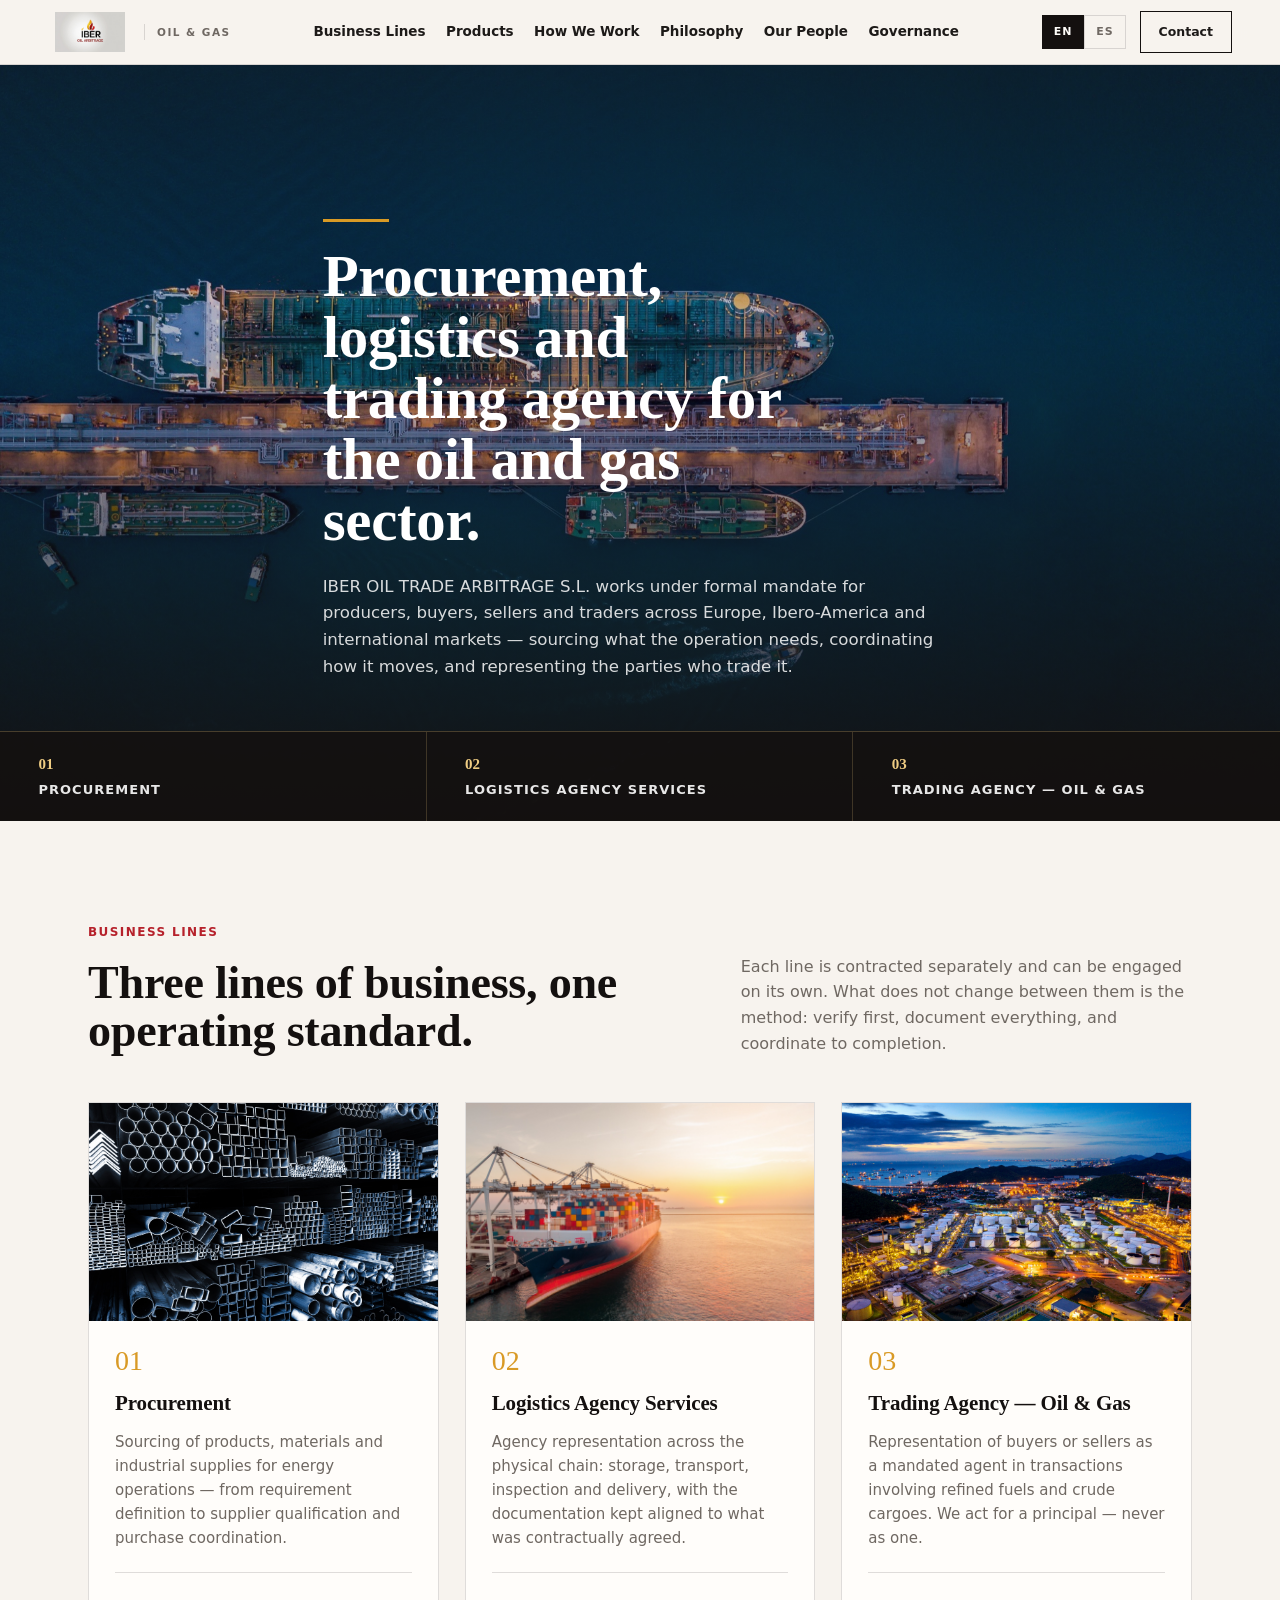
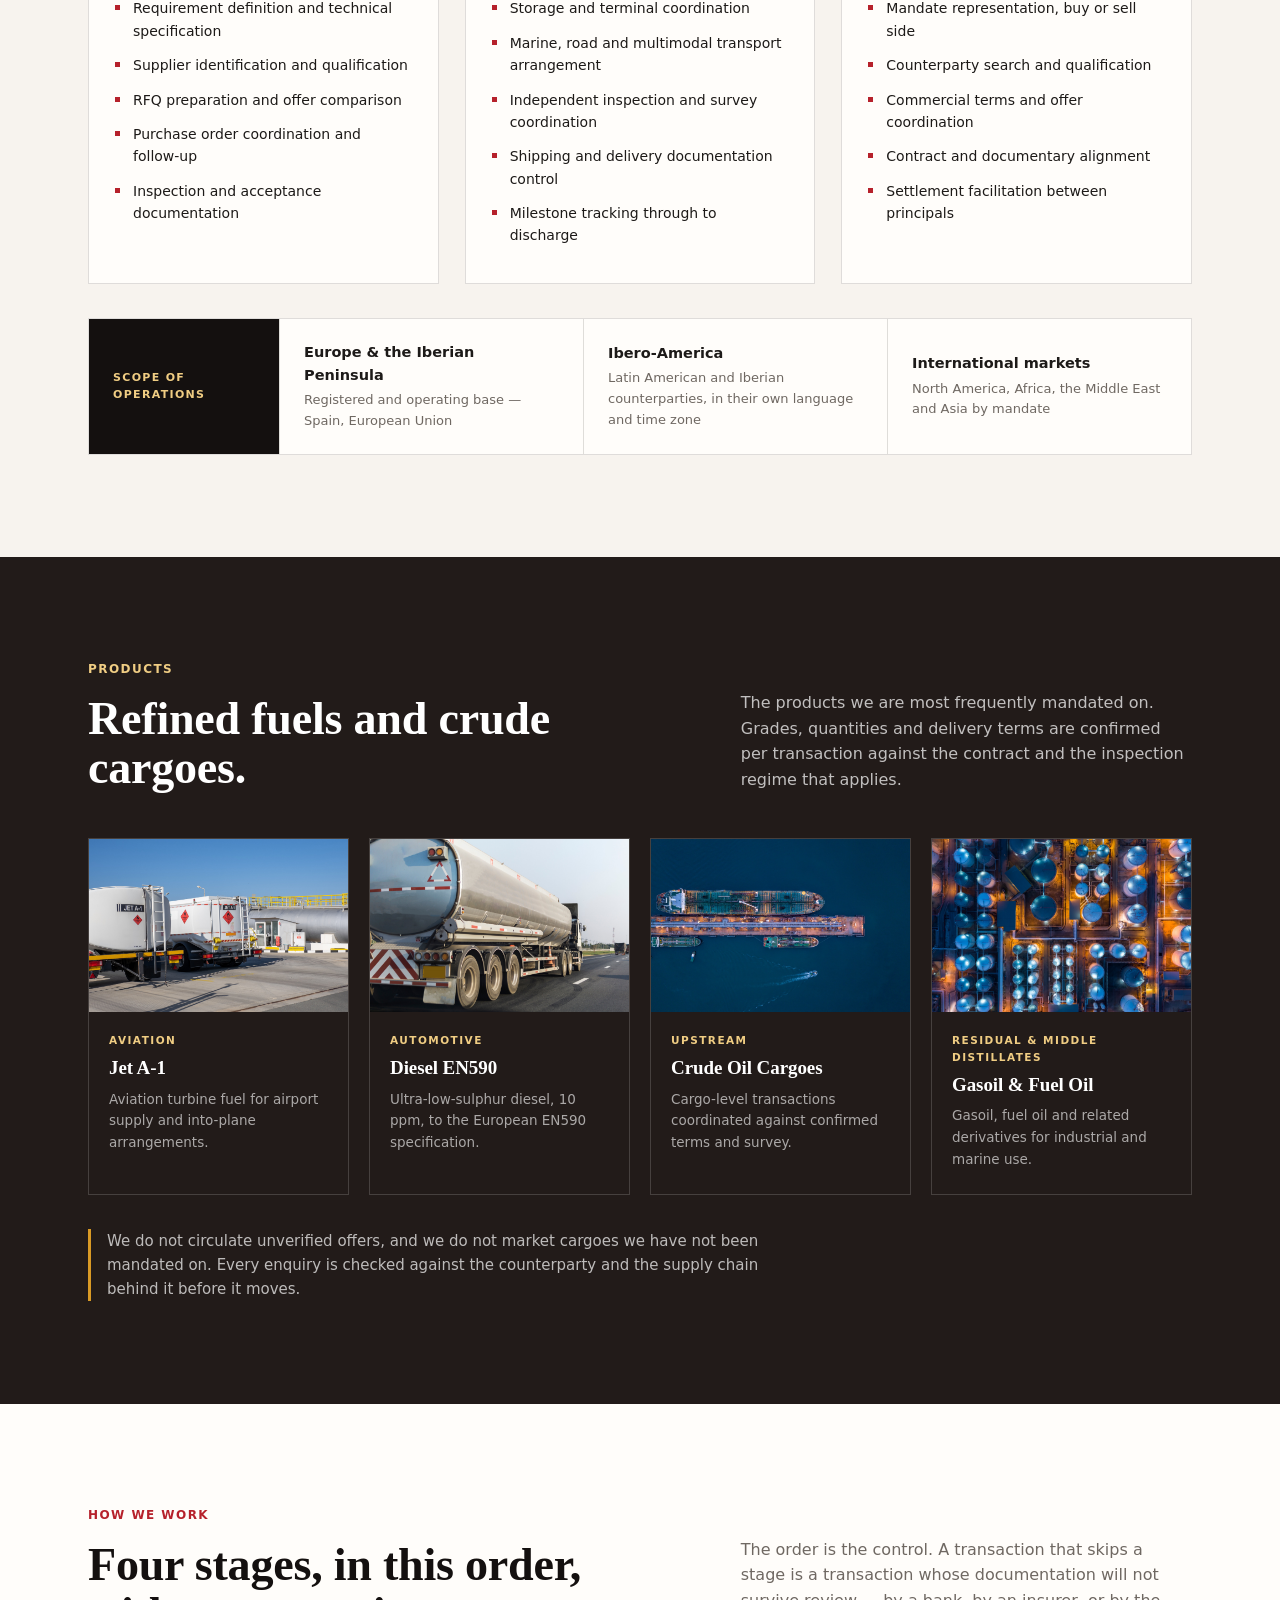
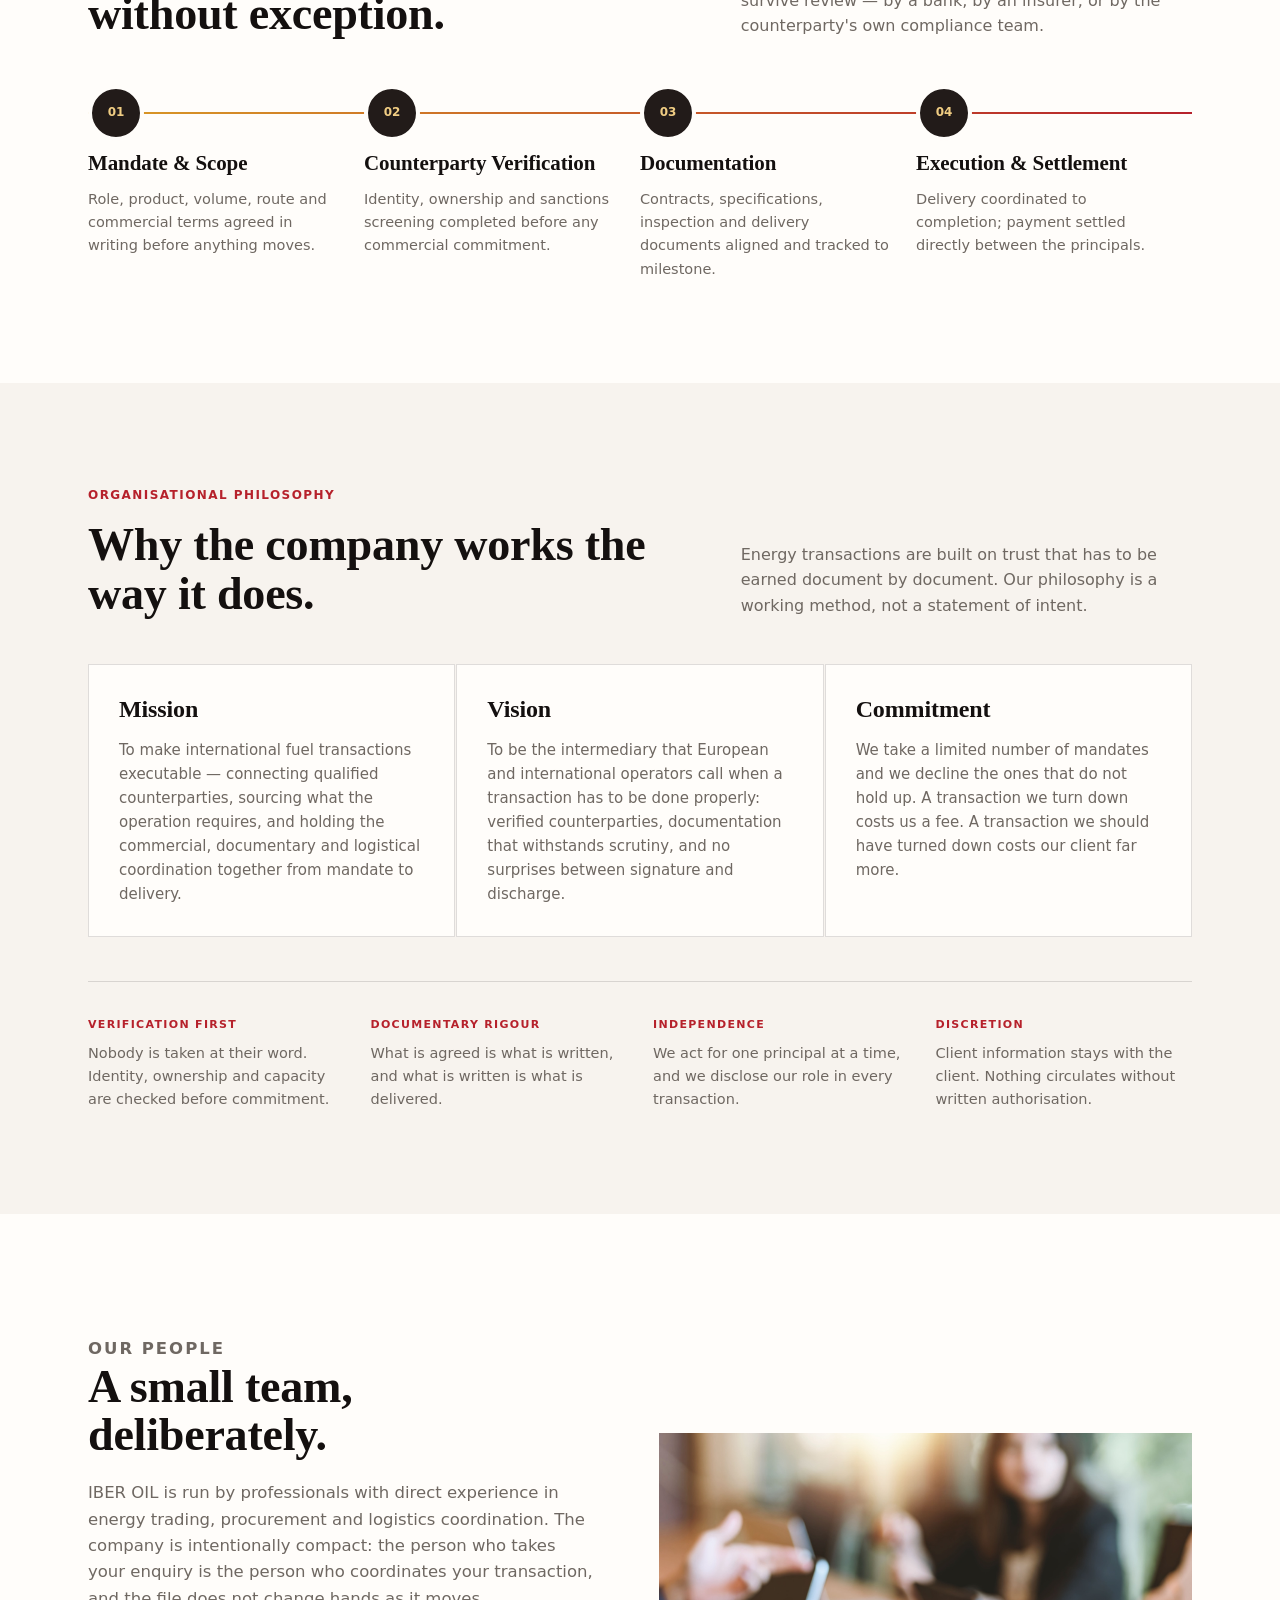
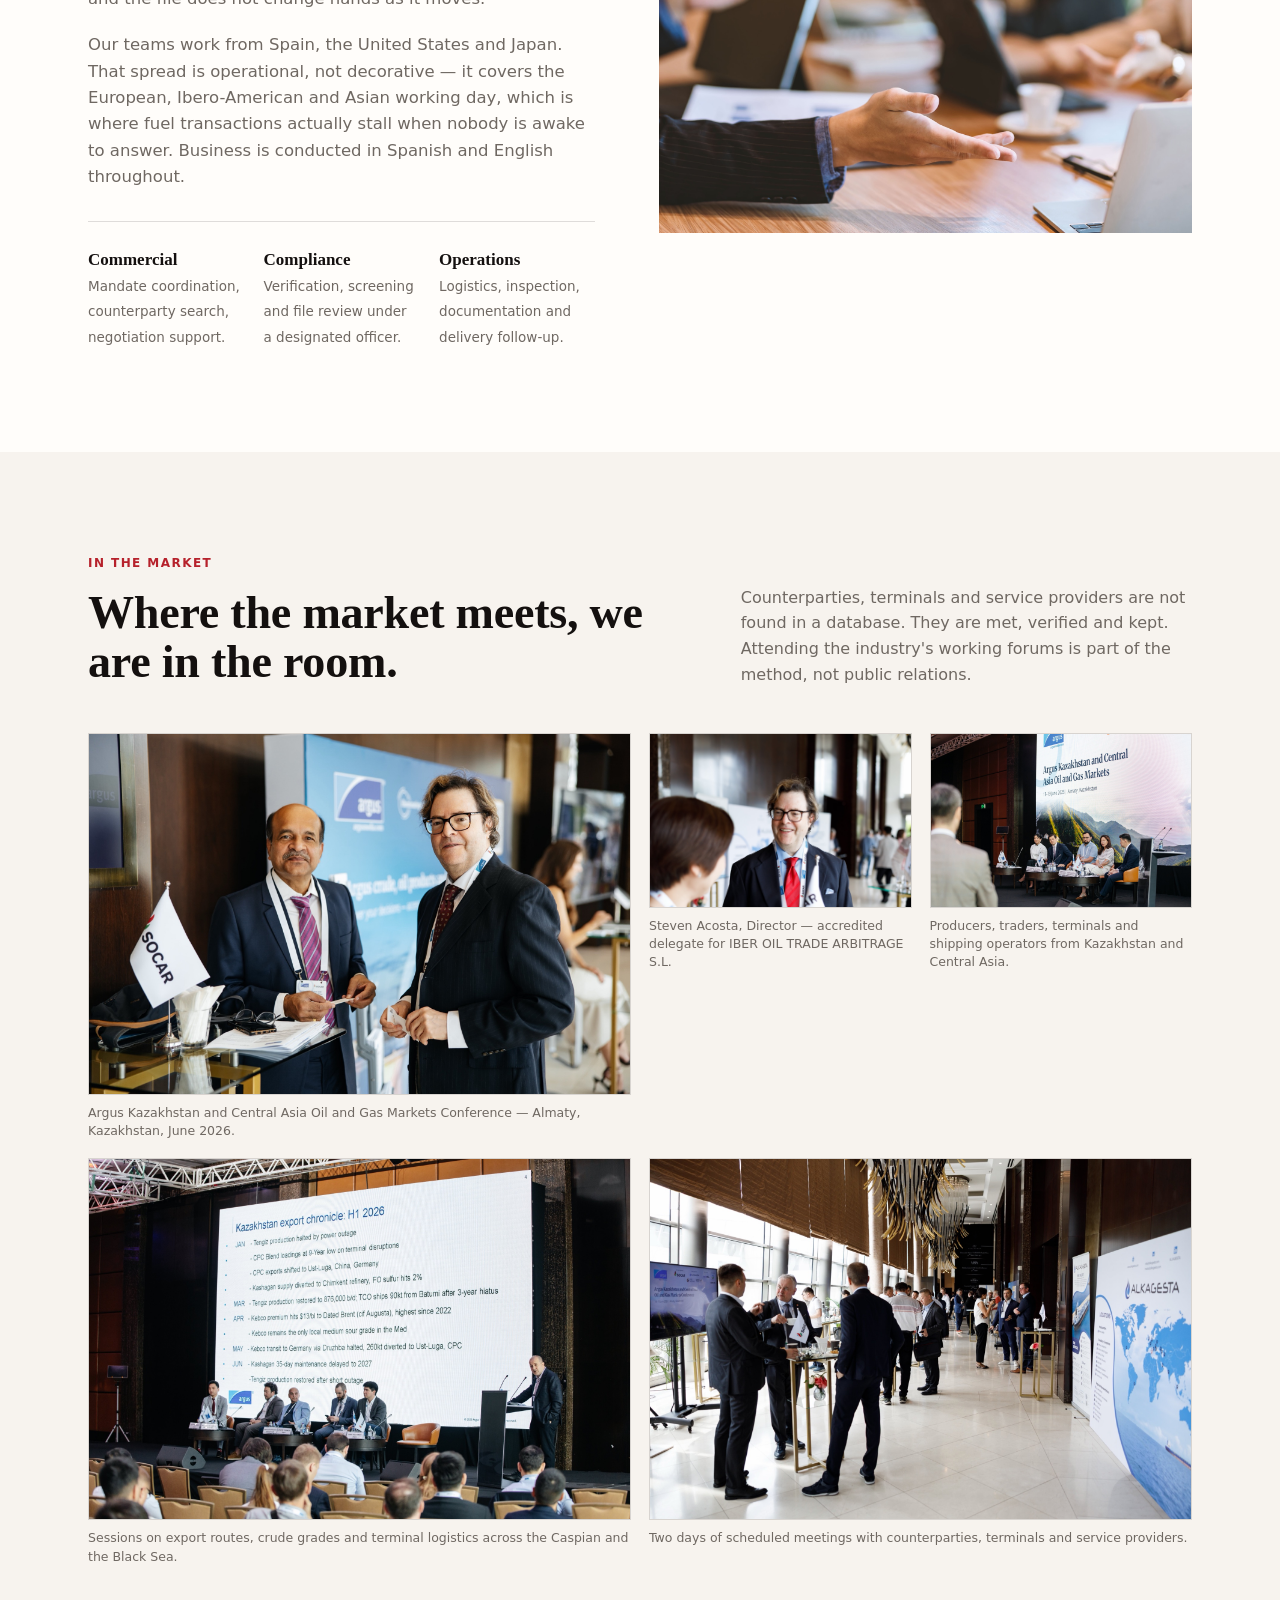
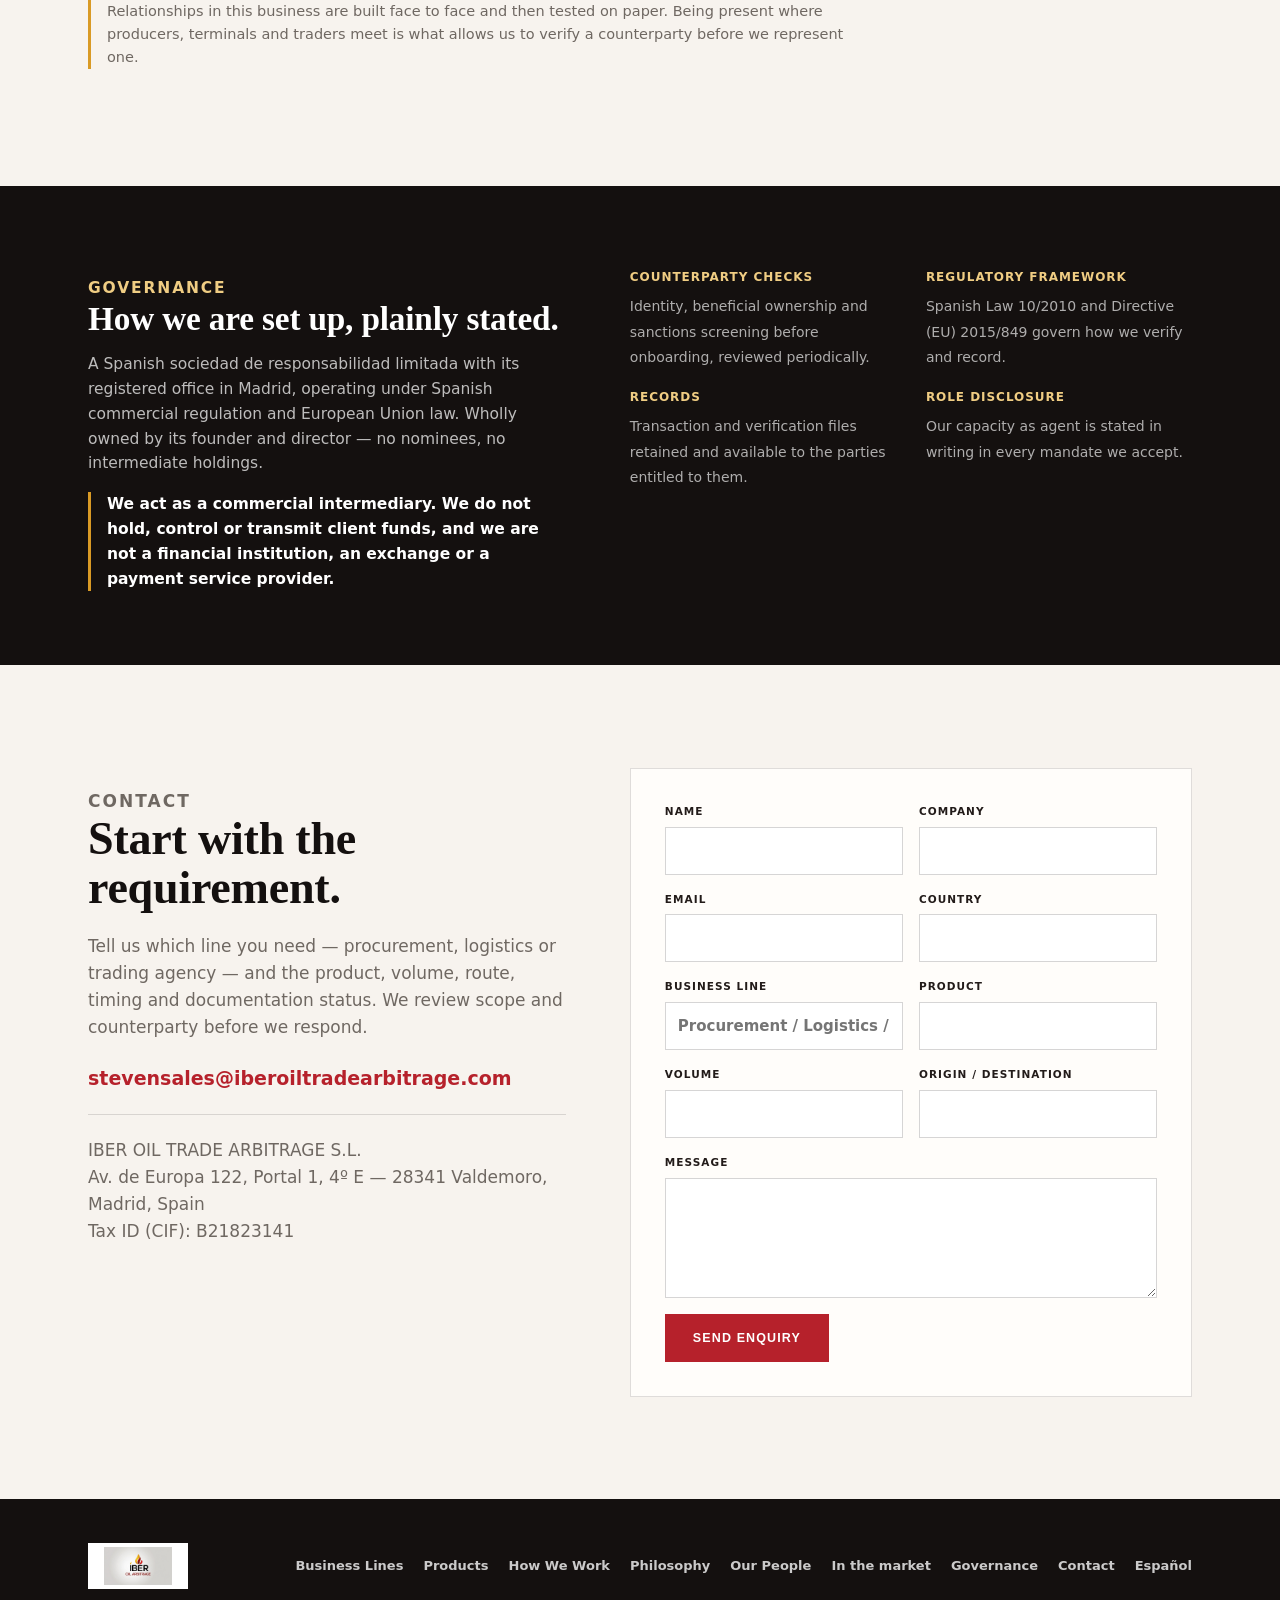
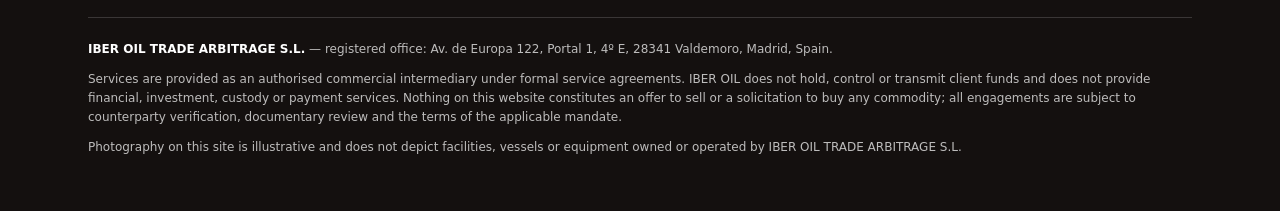
==== index.html @ 7bde7404 "Add 'In the market' section: Argus Kazakhstan and Central Asia conference, Almaty, June 2026 Five ph" ====
<!doctype html>
<html lang="en">
  <head>
    <meta charset="utf-8" />
    <meta name="viewport" content="width=device-width, initial-scale=1" />
    <title>IBER OIL TRADE ARBITRAGE S.L. — Procurement, Logistics Agency &amp; Trading Agency in Oil &amp; Gas</title>
    <meta
      name="description"
      content="IBER OIL TRADE ARBITRAGE S.L. — three business lines for the oil and gas sector: procurement, logistics agency services, and trading agency for refined fuels and crude cargoes. Europe, Ibero-America and international markets. Madrid, Spain."
    />
    <link rel="alternate" hreflang="es" href="./es.html" />
    <link rel="alternate" hreflang="en" href="./index.html" />
    <link rel="stylesheet" href="./styles.css" />
  </head>
  <body>
    <header class="site-header">
      <a class="brand" href="#top">
        <img src="./assets/iber-oil-logo.jpg" alt="IBER OIL TRADE ARBITRAGE S.L." />
        <span>Oil &amp; Gas</span>
      </a>
      <nav class="main-nav">
        <a href="#lines">Business Lines</a>
        <a href="#products">Products</a>
        <a href="#process">How We Work</a>
        <a href="#philosophy">Philosophy</a>
        <a href="#people">Our People</a>
        <a href="#governance">Governance</a>
      </nav>
      <div class="header-aside">
        <span class="lang">
          <a class="is-active" href="./index.html">EN</a>
          <a href="./es.html">ES</a>
        </span>
        <a class="header-cta" href="#contact">Contact</a>
      </div>
    </header>

    <main id="top">
      <section class="hero">
        <img src="./assets/hero-tanker-terminal.jpg" alt="Aerial view of a crude oil tanker berthed at a marine terminal" />
        <div class="hero-content rail">
          <div class="hero-rule"></div>
          <h1>Procurement, logistics and trading agency for the oil and gas sector.</h1>
          <p>
            IBER OIL TRADE ARBITRAGE S.L. works under formal mandate for producers, buyers, sellers and traders
            across Europe, Ibero-America and international markets — sourcing what the operation needs, coordinating
            how it moves, and representing the parties who trade it.
          </p>
        </div>
        <div class="lines-strip">
          <a href="#procurement"><b>01</b> Procurement</a>
          <a href="#logistics"><b>02</b> Logistics Agency Services</a>
          <a href="#trading"><b>03</b> Trading Agency — Oil &amp; Gas</a>
        </div>
      </section>

      <section id="lines" class="section">
        <div class="rail">
          <div class="section-heading">
            <div>
              <p class="section-label">Business Lines</p>
              <h2>Three lines of business, one operating standard.</h2>
            </div>
            <p>
              Each line is contracted separately and can be engaged on its own. What does not change between them is
              the method: verify first, document everything, and coordinate to completion.
            </p>
          </div>

          <div class="lines-grid">
            <article class="line-card" id="procurement">
              <img src="./assets/procurement-steel-store.jpg" alt="Industrial supply stock held in a warehouse" />
              <div class="line-card-body">
                <span class="line-number">01</span>
                <h3>Procurement</h3>
                <p>
                  Sourcing of products, materials and industrial supplies for energy operations — from requirement
                  definition to supplier qualification and purchase coordination.
                </p>
                <ul>
                  <li>Requirement definition and technical specification</li>
                  <li>Supplier identification and qualification</li>
                  <li>RFQ preparation and offer comparison</li>
                  <li>Purchase order coordination and follow-up</li>
                  <li>Inspection and acceptance documentation</li>
                </ul>
              </div>
            </article>

            <article class="line-card" id="logistics">
              <img src="./assets/logistics-crane-terminal.jpg" alt="Terminal crane loading cargo at a port at sunset" />
              <div class="line-card-body">
                <span class="line-number">02</span>
                <h3>Logistics Agency Services</h3>
                <p>
                  Agency representation across the physical chain: storage, transport, inspection and delivery, with
                  the documentation kept aligned to what was contractually agreed.
                </p>
                <ul>
                  <li>Storage and terminal coordination</li>
                  <li>Marine, road and multimodal transport arrangement</li>
                  <li>Independent inspection and survey coordination</li>
                  <li>Shipping and delivery documentation control</li>
                  <li>Milestone tracking through to discharge</li>
                </ul>
              </div>
            </article>

            <article class="line-card" id="trading">
              <img src="./assets/refinery-twilight.jpg" alt="Refinery installation at twilight" />
              <div class="line-card-body">
                <span class="line-number">03</span>
                <h3>Trading Agency — Oil &amp; Gas</h3>
                <p>
                  Representation of buyers or sellers as a mandated agent in transactions involving refined fuels and
                  crude cargoes. We act for a principal — never as one.
                </p>
                <ul>
                  <li>Mandate representation, buy or sell side</li>
                  <li>Counterparty search and qualification</li>
                  <li>Commercial terms and offer coordination</li>
                  <li>Contract and documentary alignment</li>
                  <li>Settlement facilitation between principals</li>
                </ul>
              </div>
            </article>
          </div>

          <div class="scope">
            <strong>Scope of operations</strong>
            <span>
              Europe &amp; the Iberian Peninsula
              <em>Registered and operating base — Spain, European Union</em>
            </span>
            <span>
              Ibero-America
              <em>Latin American and Iberian counterparties, in their own language and time zone</em>
            </span>
            <span>
              International markets
              <em>North America, Africa, the Middle East and Asia by mandate</em>
            </span>
          </div>
        </div>
      </section>

      <section id="products" class="section products">
        <div class="rail">
          <div class="section-heading">
            <div>
              <p class="section-label on-dark">Products</p>
              <h2>Refined fuels and crude cargoes.</h2>
            </div>
            <p>
              The products we are most frequently mandated on. Grades, quantities and delivery terms are confirmed
              per transaction against the contract and the inspection regime that applies.
            </p>
          </div>

          <div class="product-grid">
            <article class="product-card">
              <img src="./assets/jet-a1-refuelling.jpg" alt="Jet A-1 refuelling equipment at an airport fuel terminal" />
              <div>
                <span>Aviation</span>
                <h3>Jet A-1</h3>
                <p>Aviation turbine fuel for airport supply and into-plane arrangements.</p>
              </div>
            </article>
            <article class="product-card">
              <img src="./assets/fuel-road-transport.jpg" alt="Road tanker transporting fuel" />
              <div>
                <span>Automotive</span>
                <h3>Diesel EN590</h3>
                <p>Ultra-low-sulphur diesel, 10 ppm, to the European EN590 specification.</p>
              </div>
            </article>
            <article class="product-card">
              <img src="./assets/hero-tanker-terminal.jpg" alt="Crude oil tanker at a marine terminal" />
              <div>
                <span>Upstream</span>
                <h3>Crude Oil Cargoes</h3>
                <p>Cargo-level transactions coordinated against confirmed terms and survey.</p>
              </div>
            </article>
            <article class="product-card">
              <img src="./assets/tank-farm-night.jpg" alt="Storage tank farm at an oil terminal at night" />
              <div>
                <span>Residual &amp; Middle Distillates</span>
                <h3>Gasoil &amp; Fuel Oil</h3>
                <p>Gasoil, fuel oil and related derivatives for industrial and marine use.</p>
              </div>
            </article>
          </div>

          <p class="products-note">
            We do not circulate unverified offers, and we do not market cargoes we have not been mandated on. Every
            enquiry is checked against the counterparty and the supply chain behind it before it moves.
          </p>
        </div>
      </section>

      <section id="process" class="section process">
        <div class="rail">
          <div class="section-heading">
            <div>
              <p class="section-label">How We Work</p>
              <h2>Four stages, in this order, without exception.</h2>
            </div>
            <p>
              The order is the control. A transaction that skips a stage is a transaction whose documentation will
              not survive review — by a bank, by an insurer, or by the counterparty's own compliance team.
            </p>
          </div>
          <div class="process-rail">
            <article>
              <span>01</span>
              <h3>Mandate &amp; Scope</h3>
              <p>Role, product, volume, route and commercial terms agreed in writing before anything moves.</p>
            </article>
            <article>
              <span>02</span>
              <h3>Counterparty Verification</h3>
              <p>Identity, ownership and sanctions screening completed before any commercial commitment.</p>
            </article>
            <article>
              <span>03</span>
              <h3>Documentation</h3>
              <p>Contracts, specifications, inspection and delivery documents aligned and tracked to milestone.</p>
            </article>
            <article>
              <span>04</span>
              <h3>Execution &amp; Settlement</h3>
              <p>Delivery coordinated to completion; payment settled directly between the principals.</p>
            </article>
          </div>
        </div>
      </section>

      <section id="philosophy" class="section philosophy">
        <div class="rail">
          <div class="section-heading">
            <div>
              <p class="section-label">Organisational Philosophy</p>
              <h2>Why the company works the way it does.</h2>
            </div>
            <p>
              Energy transactions are built on trust that has to be earned document by document. Our philosophy is a
              working method, not a statement of intent.
            </p>
          </div>

          <div class="philosophy-grid">
            <article>
              <h3>Mission</h3>
              <p>
                To make international fuel transactions executable — connecting qualified counterparties, sourcing
                what the operation requires, and holding the commercial, documentary and logistical coordination
                together from mandate to delivery.
              </p>
            </article>
            <article>
              <h3>Vision</h3>
              <p>
                To be the intermediary that European and international operators call when a transaction has to be
                done properly: verified counterparties, documentation that withstands scrutiny, and no surprises
                between signature and discharge.
              </p>
            </article>
            <article>
              <h3>Commitment</h3>
              <p>
                We take a limited number of mandates and we decline the ones that do not hold up. A transaction we
                turn down costs us a fee. A transaction we should have turned down costs our client far more.
              </p>
            </article>
          </div>

          <div class="values">
            <div>
              <strong>Verification first</strong>
              <p>Nobody is taken at their word. Identity, ownership and capacity are checked before commitment.</p>
            </div>
            <div>
              <strong>Documentary rigour</strong>
              <p>What is agreed is what is written, and what is written is what is delivered.</p>
            </div>
            <div>
              <strong>Independence</strong>
              <p>We act for one principal at a time, and we disclose our role in every transaction.</p>
            </div>
            <div>
              <strong>Discretion</strong>
              <p>Client information stays with the client. Nothing circulates without written authorisation.</p>
            </div>
          </div>
        </div>
      </section>

      <section id="people" class="section people">
        <div class="rail split">
          <div class="people-copy">
            <p class="section-label">Our People</p>
            <h2>A small team, deliberately.</h2>
            <p>
              IBER OIL is run by professionals with direct experience in energy trading, procurement and logistics
              coordination. The company is intentionally compact: the person who takes your enquiry is the person who
              coordinates your transaction, and the file does not change hands as it moves.
            </p>
            <p>
              Our teams work from Spain, the United States and Japan. That spread is operational, not decorative — it
              covers the European, Ibero-American and Asian working day, which is where fuel transactions actually
              stall when nobody is awake to answer. Business is conducted in Spanish and English throughout.
            </p>
            <div class="people-facts">
              <div>
                <strong>Commercial</strong>
                <span>Mandate coordination, counterparty search, negotiation support.</span>
              </div>
              <div>
                <strong>Compliance</strong>
                <span>Verification, screening and file review under a designated officer.</span>
              </div>
              <div>
                <strong>Operations</strong>
                <span>Logistics, inspection, documentation and delivery follow-up.</span>
              </div>
            </div>
          </div>
          <figure>
            <img src="./assets/team-meeting.jpg" alt="Professionals reviewing a transaction file in a meeting" />
          </figure>
        </div>
      </section>

      <section id="presence" class="section presence">
        <div class="rail">
          <div class="section-heading">
            <div>
              <p class="section-label">In the market</p>
              <h2>Where the market meets, we are in the room.</h2>
            </div>
            <p>
              Counterparties, terminals and service providers are not found in a database. They are met, verified and
              kept. Attending the industry's working forums is part of the method, not public relations.
            </p>
          </div>

          <div class="presence-grid">
            <figure class="wide">
              <img src="./assets/market-almaty-networking.jpg" alt="Steven Acosta exchanging business cards with a delegate at the Argus conference in Almaty" />
              <figcaption>
                Argus Kazakhstan and Central Asia Oil and Gas Markets Conference — Almaty, Kazakhstan, June 2026.
              </figcaption>
            </figure>
            <figure>
              <img class="focus-upper" src="./assets/market-almaty-delegate.jpg" alt="Steven Acosta, Director of IBER OIL TRADE ARBITRAGE S.L., at the conference" />
              <figcaption>Steven Acosta, Director — accredited delegate for IBER OIL TRADE ARBITRAGE S.L.</figcaption>
            </figure>
            <figure>
              <img src="./assets/market-almaty-conference.jpg" alt="Conference stage during a panel session in Almaty" />
              <figcaption>Producers, traders, terminals and shipping operators from Kazakhstan and Central Asia.</figcaption>
            </figure>
            <figure class="wide">
              <img src="./assets/market-almaty-panel.jpg" alt="Panel session on Kazakh crude export routes" />
              <figcaption>Sessions on export routes, crude grades and terminal logistics across the Caspian and the Black Sea.</figcaption>
            </figure>
            <figure class="wide">
              <img src="./assets/market-almaty-hall.jpg" alt="Delegates meeting in the conference exhibition area" />
              <figcaption>Two days of scheduled meetings with counterparties, terminals and service providers.</figcaption>
            </figure>
          </div>

          <p class="presence-note">
            Relationships in this business are built face to face and then tested on paper. Being present where
            producers, terminals and traders meet is what allows us to verify a counterparty before we represent one.
          </p>
        </div>
      </section>

      <section id="governance" class="governance">
        <div class="rail">
          <div>
            <p class="section-label on-dark">Governance</p>
            <h2>How we are set up, plainly stated.</h2>
            <p>
              A Spanish sociedad de responsabilidad limitada with its registered office in Madrid, operating under
              Spanish commercial regulation and European Union law. Wholly owned by its founder and director — no
              nominees, no intermediate holdings.
            </p>
            <p class="custody">
              We act as a commercial intermediary. We do not hold, control or transmit client funds, and we are not a
              financial institution, an exchange or a payment service provider.
            </p>
          </div>
          <div class="governance-items">
            <div>
              <strong>Counterparty checks</strong>
              <span>Identity, beneficial ownership and sanctions screening before onboarding, reviewed periodically.</span>
            </div>
            <div>
              <strong>Regulatory framework</strong>
              <span>Spanish Law 10/2010 and Directive (EU) 2015/849 govern how we verify and record.</span>
            </div>
            <div>
              <strong>Records</strong>
              <span>Transaction and verification files retained and available to the parties entitled to them.</span>
            </div>
            <div>
              <strong>Role disclosure</strong>
              <span>Our capacity as agent is stated in writing in every mandate we accept.</span>
            </div>
          </div>
        </div>
      </section>

      <section id="contact" class="section contact">
        <div class="rail split">
          <div class="contact-copy">
            <p class="section-label">Contact</p>
            <h2>Start with the requirement.</h2>
            <p>
              Tell us which line you need — procurement, logistics or trading agency — and the product, volume,
              route, timing and documentation status. We review scope and counterparty before we respond.
            </p>
            <a class="contact-mail" href="mailto:stevensales@iberoiltradearbitrage.com">stevensales@iberoiltradearbitrage.com</a>
            <p class="office">
              IBER OIL TRADE ARBITRAGE S.L.<br />
              Av. de Europa 122, Portal 1, 4º E — 28341 Valdemoro, Madrid, Spain<br />
              Tax ID (CIF): B21823141
            </p>
          </div>
          <form class="form">
            <label>
              Name
              <input type="text" name="name" autocomplete="name" />
            </label>
            <label>
              Company
              <input type="text" name="company" autocomplete="organization" />
            </label>
            <label>
              Email
              <input type="email" name="email" autocomplete="email" />
            </label>
            <label>
              Country
              <input type="text" name="country" autocomplete="country-name" />
            </label>
            <label>
              Business line
              <input type="text" name="line" placeholder="Procurement / Logistics / Trading" />
            </label>
            <label>
              Product
              <input type="text" name="product" />
            </label>
            <label>
              Volume
              <input type="text" name="volume" />
            </label>
            <label>
              Origin / destination
              <input type="text" name="route" />
            </label>
            <label class="full">
              Message
              <textarea name="message" rows="4"></textarea>
            </label>
            <button type="submit">Send enquiry</button>
            <p class="form-note" role="status" aria-live="polite"></p>
          </form>
        </div>
      </section>
    </main>

    <footer class="site-footer">
      <div class="rail">
        <div class="footer-top">
          <img src="./assets/iber-oil-logo.jpg" alt="IBER OIL TRADE ARBITRAGE S.L." />
          <nav>
            <a href="#lines">Business Lines</a>
            <a href="#products">Products</a>
            <a href="#process">How We Work</a>
            <a href="#philosophy">Philosophy</a>
            <a href="#people">Our People</a>
            <a href="#presence">In the market</a>
            <a href="#governance">Governance</a>
            <a href="#contact">Contact</a>
            <a href="./es.html">Español</a>
          </nav>
        </div>
        <div class="legal">
          <p>
            <strong>IBER OIL TRADE ARBITRAGE S.L.</strong> — registered office: Av. de Europa 122, Portal 1, 4º E,
            28341 Valdemoro, Madrid, Spain.
          </p>
          <p>
            Services are provided as an authorised commercial intermediary under formal service agreements. IBER OIL
            does not hold, control or transmit client funds and does not provide financial, investment, custody or
            payment services. Nothing on this website constitutes an offer to sell or a solicitation to buy any
            commodity; all engagements are subject to counterparty verification, documentary review and the terms of
            the applicable mandate.
          </p>
          <p>
            Photography on this site is illustrative and does not depict facilities, vessels or equipment owned or
            operated by IBER OIL TRADE ARBITRAGE S.L.
          </p>
        </div>
      </div>
    </footer>
    <script src="./script.js"></script>
  </body>
</html>
---- styles.css ----
/* IBER OIL TRADE ARBITRAGE S.L. — public website, draft v3 (bilingual, photographic)
   Visual language: RINCONCD67 v6 editorial system — warm paper, serif display,
   uppercase section labels, numbered cards, dark contrast bands.
   Palette re-tokenised to the IBER mark: amber flame, crimson wordmark, charcoal.
   Content architecture: three business lines first, products signposted,
   organisational philosophy and people. Compliance is a restrained block, not the story. */

:root {
  --ink-950: #14100f;
  --ink-900: #221b19;
  --ink-800: #332a26;
  --amber-500: #d99a25;
  --amber-300: #f0cd83;
  --ember-500: #b6212b;
  --ember-600: #8f1a22;
  --paper: #f7f3ee;
  --paper-2: #fffdfa;
  --ink: #1d1a18;
  --muted: #6f6862;
  --line: rgba(29, 26, 24, 0.14);
  --line-dark: rgba(255, 255, 255, 0.16);
  --white: #ffffff;
  --shadow: 0 28px 80px rgba(20, 16, 15, 0.18);
  --rail: 1200px;
}

* {
  box-sizing: border-box;
}

html {
  scroll-behavior: smooth;
}

body {
  margin: 0;
  background: var(--paper);
  color: var(--ink);
  font-family: Inter, ui-sans-serif, system-ui, -apple-system, BlinkMacSystemFont, "Segoe UI", sans-serif;
  line-height: 1.6;
  -webkit-font-smoothing: antialiased;
}

a {
  color: inherit;
}

img {
  display: block;
  max-width: 100%;
}

.rail {
  margin: 0 auto;
  max-width: var(--rail);
  padding: 0 clamp(20px, 5vw, 48px);
}

.section {
  padding: clamp(66px, 8vw, 118px) 0;
}

.section-label {
  color: var(--ember-500);
  font-size: 12px;
  font-weight: 900;
  letter-spacing: 0.12em;
  margin: 0 0 16px;
  text-transform: uppercase;
}

.section-label.on-dark {
  color: var(--amber-300);
}

h1,
h2,
h3 {
  font-family: Georgia, "Times New Roman", serif;
  font-weight: 600;
  letter-spacing: -0.005em;
  margin: 0;
}

h2 {
  color: var(--ink-950);
  font-size: clamp(30px, 3.6vw, 50px);
  line-height: 1.06;
}

h3 {
  color: var(--ink-950);
  font-size: 21px;
  line-height: 1.2;
}

.section-heading {
  align-items: end;
  display: grid;
  gap: 26px;
  grid-template-columns: minmax(0, 1fr) minmax(0, 0.72fr);
  margin-bottom: 46px;
}

.section-heading p:not(.section-label) {
  color: var(--muted);
  font-size: 16px;
  margin: 0;
}

/* ---------- header ---------- */

.site-header {
  align-items: center;
  background: rgba(247, 243, 238, 0.94);
  backdrop-filter: blur(16px);
  border-bottom: 1px solid var(--line);
  display: flex;
  gap: 26px;
  justify-content: space-between;
  padding: 11px clamp(20px, 5vw, 48px);
  position: sticky;
  top: 0;
  z-index: 30;
}

.brand {
  align-items: center;
  display: inline-flex;
  gap: 12px;
  text-decoration: none;
}

.brand img {
  height: 40px;
  object-fit: contain;
  width: 84px;
}

.brand span {
  border-left: 1px solid var(--line);
  color: var(--muted);
  font-size: 10.5px;
  font-weight: 700;
  letter-spacing: 0.14em;
  padding-left: 12px;
  text-transform: uppercase;
}

.main-nav {
  display: flex;
  gap: clamp(12px, 1.6vw, 26px);
}

.main-nav a {
  font-size: 13.5px;
  font-weight: 650;
  text-decoration: none;
}

.main-nav a:hover {
  color: var(--ember-500);
}

.header-aside {
  align-items: center;
  display: flex;
  gap: 14px;
}

.lang {
  display: inline-flex;
  font-size: 11px;
  font-weight: 800;
  letter-spacing: 0.08em;
}

.lang a {
  border: 1px solid var(--line);
  color: var(--muted);
  padding: 7px 11px;
  text-decoration: none;
}

.lang a.is-active {
  background: var(--ink-950);
  border-color: var(--ink-950);
  color: var(--paper-2);
}

.header-cta {
  border: 1px solid var(--ink-950);
  font-size: 12.5px;
  font-weight: 800;
  padding: 10px 18px;
  text-decoration: none;
}

.header-cta:hover {
  background: var(--ink-950);
  color: var(--paper-2);
}

/* ---------- hero ---------- */

.hero {
  align-items: end;
  background: var(--ink-950);
  display: grid;
  min-height: min(84vh, 780px);
  overflow: hidden;
  position: relative;
}

.hero > img {
  height: 100%;
  inset: 0;
  object-fit: cover;
  position: absolute;
  width: 100%;
}

.hero::after {
  background: linear-gradient(180deg, rgba(20, 16, 15, 0.5) 0%, rgba(20, 16, 15, 0.22) 34%, rgba(20, 16, 15, 0.94) 100%);
  content: "";
  inset: 0;
  position: absolute;
}

.hero-content {
  padding-bottom: clamp(96px, 11vw, 148px);
  position: relative;
  z-index: 2;
}

.hero-rule {
  background: var(--amber-500);
  height: 3px;
  margin-bottom: 24px;
  width: 66px;
}

.hero h1 {
  color: var(--white);
  font-size: clamp(36px, 4.6vw, 66px);
  line-height: 1.04;
  max-width: 17ch;
}

.hero p {
  color: rgba(255, 255, 255, 0.84);
  font-size: clamp(16px, 1.3vw, 19px);
  margin: 22px 0 0;
  max-width: 60ch;
}

.lines-strip {
  background: rgba(20, 16, 15, 0.82);
  border-top: 1px solid rgba(240, 205, 131, 0.24);
  bottom: 0;
  display: grid;
  grid-template-columns: repeat(3, 1fr);
  left: 0;
  position: absolute;
  right: 0;
  z-index: 3;
}

.lines-strip a {
  border-right: 1px solid rgba(240, 205, 131, 0.2);
  color: rgba(255, 255, 255, 0.9);
  font-size: clamp(11px, 1.1vw, 13px);
  font-weight: 800;
  letter-spacing: 0.08em;
  padding: 20px clamp(14px, 3vw, 40px);
  text-decoration: none;
  text-transform: uppercase;
}

.lines-strip a:last-child {
  border-right: 0;
}

.lines-strip a:hover {
  background: rgba(217, 154, 37, 0.16);
}

.lines-strip b {
  color: var(--amber-300);
  display: block;
  font-family: Georgia, serif;
  font-size: 15px;
  font-weight: 600;
  letter-spacing: 0;
  margin-bottom: 4px;
}

/* ---------- business lines ---------- */

.lines-grid {
  display: grid;
  gap: 26px;
  grid-template-columns: repeat(3, minmax(0, 1fr));
}

.line-card {
  background: var(--paper-2);
  border: 1px solid var(--line);
  display: flex;
  flex-direction: column;
}

.line-card > img {
  aspect-ratio: 16 / 10;
  object-fit: cover;
  width: 100%;
}

.line-card-body {
  display: flex;
  flex-direction: column;
  flex-grow: 1;
  padding: 26px 26px 30px;
}

.line-number {
  color: var(--amber-500);
  font-family: Georgia, serif;
  font-size: 28px;
  line-height: 1;
  margin-bottom: 16px;
}

.line-card p {
  color: var(--muted);
  font-size: 15px;
  margin: 14px 0 0;
}

.line-card ul {
  border-top: 1px solid var(--line);
  list-style: none;
  margin: 22px 0 0;
  padding: 18px 0 0;
}

.line-card li {
  color: var(--ink);
  font-size: 14px;
  padding: 6px 0 6px 18px;
  position: relative;
}

.line-card li::before {
  background: var(--ember-500);
  content: "";
  height: 5px;
  left: 0;
  position: absolute;
  top: 14px;
  width: 5px;
}

/* ---------- scope ---------- */

.scope {
  background: var(--paper-2);
  border: 1px solid var(--line);
  display: grid;
  grid-template-columns: minmax(190px, 0.62fr) repeat(3, minmax(0, 1fr));
  margin-top: 34px;
}

.scope strong {
  align-content: center;
  background: var(--ink-950);
  color: var(--amber-300);
  display: grid;
  font-size: 11px;
  font-weight: 900;
  letter-spacing: 0.12em;
  padding: 22px 24px;
  text-transform: uppercase;
}

.scope span {
  align-content: center;
  border-left: 1px solid var(--line);
  color: var(--ink);
  display: grid;
  font-size: 14.5px;
  font-weight: 650;
  padding: 22px 24px;
}

.scope span em {
  color: var(--muted);
  display: block;
  font-size: 13px;
  font-style: normal;
  font-weight: 400;
  margin-top: 3px;
}

/* ---------- products ---------- */

.products {
  background: var(--ink-900);
  color: var(--white);
}

.products h2 {
  color: var(--white);
}

.products .section-heading p:not(.section-label) {
  color: rgba(255, 255, 255, 0.72);
}

.product-grid {
  display: grid;
  gap: 20px;
  grid-template-columns: repeat(4, minmax(0, 1fr));
}

.product-card {
  border: 1px solid var(--line-dark);
  overflow: hidden;
}

.product-card img {
  aspect-ratio: 3 / 2;
  object-fit: cover;
  width: 100%;
}

.product-card div {
  padding: 20px 20px 24px;
}

.product-card span {
  color: var(--amber-300);
  display: block;
  font-size: 10.5px;
  font-weight: 800;
  letter-spacing: 0.14em;
  margin-bottom: 8px;
  text-transform: uppercase;
}

.product-card h3 {
  color: var(--white);
  font-size: 19px;
}

.product-card p {
  color: rgba(255, 255, 255, 0.62);
  font-size: 13.5px;
  margin: 9px 0 0;
}

.products-note {
  border-left: 3px solid var(--amber-500);
  color: rgba(255, 255, 255, 0.7);
  font-size: 15px;
  margin: 34px 0 0;
  max-width: 76ch;
  padding-left: 16px;
}

/* ---------- process ---------- */

.process {
  background: var(--paper-2);
}

.process-rail {
  display: grid;
  grid-template-columns: repeat(4, minmax(0, 1fr));
  margin-top: 46px;
  position: relative;
}

.process-rail::before {
  background: linear-gradient(90deg, var(--amber-500), var(--ember-500));
  content: "";
  height: 2px;
  left: 0;
  position: absolute;
  right: 0;
  top: 27px;
}

.process-rail article {
  padding: 66px 24px 0 0;
  position: relative;
}

.process-rail span {
  align-items: center;
  background: var(--ink-900);
  border: 4px solid var(--paper-2);
  border-radius: 50%;
  color: var(--amber-300);
  display: flex;
  font-size: 12px;
  font-weight: 900;
  height: 56px;
  justify-content: center;
  left: 0;
  position: absolute;
  top: 0;
  width: 56px;
  z-index: 1;
}

.process-rail p {
  color: var(--muted);
  font-size: 14.5px;
  margin: 12px 0 0;
}

/* ---------- philosophy ---------- */

.philosophy {
  background: var(--paper);
}

.philosophy-grid {
  display: grid;
  gap: 1px;
  grid-template-columns: repeat(3, minmax(0, 1fr));
}

.philosophy-grid article {
  background: var(--paper-2);
  border: 1px solid var(--line);
  min-height: 250px;
  padding: 30px;
}

.philosophy-grid h3 {
  font-size: 24px;
  margin-bottom: 14px;
}

.philosophy-grid p {
  color: var(--muted);
  font-size: 15px;
  margin: 0;
}

.values {
  border-top: 1px solid var(--line);
  display: grid;
  gap: 26px;
  grid-template-columns: repeat(4, minmax(0, 1fr));
  margin-top: 44px;
  padding-top: 34px;
}

.values div strong {
  color: var(--ember-500);
  display: block;
  font-size: 11px;
  font-weight: 900;
  letter-spacing: 0.12em;
  margin-bottom: 8px;
  text-transform: uppercase;
}

.values div p {
  color: var(--muted);
  font-size: 14.5px;
  margin: 0;
}

/* ---------- people ---------- */

.people {
  background: var(--paper-2);
}

.people .split {
  align-items: center;
  display: grid;
  gap: clamp(32px, 5vw, 72px);
  grid-template-columns: minmax(0, 0.95fr) minmax(0, 1fr);
}

.people figure {
  margin: 0;
}

.people figure img {
  aspect-ratio: 4 / 3;
  object-fit: cover;
  width: 100%;
}

.people-copy p {
  color: var(--muted);
  font-size: 16.5px;
  margin: 20px 0 0;
}

.people-facts {
  border-top: 1px solid var(--line);
  display: grid;
  gap: 20px;
  grid-template-columns: repeat(3, minmax(0, 1fr));
  margin-top: 30px;
  padding-top: 24px;
}

.people-facts strong {
  color: var(--ink-950);
  display: block;
  font-family: Georgia, serif;
  font-size: 17px;
}

.people-facts span {
  color: var(--muted);
  font-size: 13.5px;
}

/* ---------- presence in the market ---------- */

.presence {
  background: var(--paper);
}

.presence-grid {
  display: grid;
  gap: 18px;
  grid-template-columns: repeat(4, minmax(0, 1fr));
  margin-top: 42px;
}

.presence-grid figure {
  margin: 0;
}

.presence-grid figure.wide {
  grid-column: span 2;
}

.presence-grid img {
  aspect-ratio: 3 / 2;
  border: 1px solid var(--line);
  object-fit: cover;
  width: 100%;
}

.presence-grid img.focus-upper {
  object-position: center 32%;
}

.presence-grid figcaption {
  color: var(--muted);
  font-size: 12.5px;
  line-height: 1.45;
  margin-top: 9px;
}

.presence-note {
  border-left: 3px solid var(--amber-500);
  color: var(--muted);
  font-size: 14.5px;
  margin-top: 34px;
  max-width: 82ch;
  padding-left: 16px;
}

/* ---------- governance (restrained) ---------- */

.governance {
  background: var(--ink-950);
  color: var(--white);
  padding: clamp(48px, 6vw, 74px) 0;
}

.governance .rail {
  align-items: start;
  display: grid;
  gap: clamp(28px, 5vw, 64px);
  grid-template-columns: minmax(0, 0.85fr) minmax(0, 1fr);
}

.governance h2 {
  color: var(--white);
  font-size: clamp(26px, 2.6vw, 34px);
}

.governance p {
  color: rgba(255, 255, 255, 0.72);
  font-size: 15.5px;
  margin: 16px 0 0;
}

.governance .custody {
  border-left: 3px solid var(--amber-500);
  color: var(--white);
  font-weight: 600;
  padding-left: 16px;
}

.governance-items {
  display: grid;
  gap: 18px 30px;
  grid-template-columns: repeat(2, minmax(0, 1fr));
  padding-top: 8px;
}

.governance-items div strong {
  color: var(--amber-300);
  display: block;
  font-size: 12px;
  font-weight: 800;
  letter-spacing: 0.08em;
  margin-bottom: 6px;
  text-transform: uppercase;
}

.governance-items div span {
  color: rgba(255, 255, 255, 0.66);
  font-size: 14px;
}

/* ---------- contact ---------- */

.contact {
  background: var(--paper);
}

.contact .split {
  align-items: start;
  display: grid;
  gap: clamp(32px, 5vw, 72px);
  grid-template-columns: minmax(0, 0.85fr) minmax(0, 1fr);
}

.contact-copy p {
  color: var(--muted);
  font-size: 17px;
  margin: 20px 0 0;
}

.contact-mail {
  color: var(--ember-500);
  display: inline-block;
  font-size: 19px;
  font-weight: 800;
  margin-top: 22px;
  text-decoration: none;
}

.office {
  border-top: 1px solid var(--line);
  color: var(--muted);
  font-size: 14px;
  margin-top: 28px;
  padding-top: 22px;
}

.form {
  background: var(--paper-2);
  border: 1px solid var(--line);
  display: grid;
  gap: 16px;
  grid-template-columns: repeat(2, minmax(0, 1fr));
  padding: clamp(22px, 3vw, 34px);
}

label {
  color: var(--ink-900);
  display: grid;
  font-size: 10.5px;
  font-weight: 900;
  gap: 7px;
  letter-spacing: 0.1em;
  text-transform: uppercase;
}

label.full {
  grid-column: 1 / -1;
}

input,
textarea {
  background: var(--white);
  border: 1px solid rgba(29, 26, 24, 0.18);
  color: var(--ink);
  font: inherit;
  font-size: 15px;
  min-height: 46px;
  padding: 11px 12px;
  width: 100%;
}

textarea {
  resize: vertical;
}

input:focus,
textarea:focus {
  border-color: var(--ember-500);
  outline: 3px solid rgba(182, 33, 43, 0.14);
}

.form button {
  background: var(--ember-500);
  border: 0;
  color: var(--white);
  cursor: pointer;
  font-size: 12.5px;
  font-weight: 900;
  justify-self: start;
  letter-spacing: 0.09em;
  min-height: 48px;
  padding: 0 28px;
  text-transform: uppercase;
}

.form button:hover {
  background: var(--ember-600);
}

.form-note {
  align-self: center;
  color: var(--ember-600);
  font-size: 13px;
  margin: 0;
}

/* ---------- footer ---------- */

.site-footer {
  background: var(--ink-950);
  color: rgba(255, 255, 255, 0.72);
  padding: 44px 0 0;
}

.footer-top {
  align-items: center;
  display: flex;
  flex-wrap: wrap;
  gap: 24px;
  justify-content: space-between;
  padding-bottom: 28px;
}

.footer-top img {
  background: var(--white);
  height: 46px;
  object-fit: contain;
  padding: 4px;
  width: 100px;
}

.footer-top nav {
  display: flex;
  flex-wrap: wrap;
  gap: 20px;
}

.footer-top nav a {
  color: rgba(255, 255, 255, 0.78);
  font-size: 13px;
  font-weight: 650;
  text-decoration: none;
}

.legal {
  border-top: 1px solid var(--line-dark);
  font-size: 12px;
  line-height: 1.62;
  padding: 22px 0 44px;
}

.legal p {
  margin: 0 0 10px;
}

.legal strong {
  color: var(--white);
}

/* ---------- responsive ---------- */

@media (max-width: 1060px) {
  .lines-grid,
  .product-grid,
  .process-rail,
  .philosophy-grid,
  .values,
  .presence-grid {
    grid-template-columns: repeat(2, minmax(0, 1fr));
  }

  .presence-grid figure.wide {
    grid-column: span 2;
  }

  .scope {
    grid-template-columns: 1fr;
  }

  .scope span {
    border-left: 0;
    border-top: 1px solid var(--line);
  }

  .process-rail::before {
    display: none;
  }
}

@media (max-width: 900px) {
  .main-nav {
    display: none;
  }

  .section-heading,
  .people .split,
  .contact .split,
  .governance .rail {
    grid-template-columns: 1fr;
  }

  .lines-strip {
    grid-template-columns: 1fr;
  }

  .lines-strip a {
    border-bottom: 1px solid rgba(240, 205, 131, 0.18);
    border-right: 0;
    padding: 12px 20px;
  }

  .lines-strip b {
    display: inline;
    margin-right: 8px;
  }

  .hero-content {
    padding-bottom: 190px;
  }
}

@media (max-width: 620px) {
  .lines-grid,
  .product-grid,
  .process-rail,
  .philosophy-grid,
  .values,
  .people-facts,
  .governance-items,
  .presence-grid,
  .form {
    grid-template-columns: 1fr;
  }

  .presence-grid figure.wide {
    grid-column: auto;
  }

  .header-cta {
    display: none;
  }

  .hero {
    min-height: 640px;
  }

  .philosophy-grid article {
    min-height: auto;
  }
}
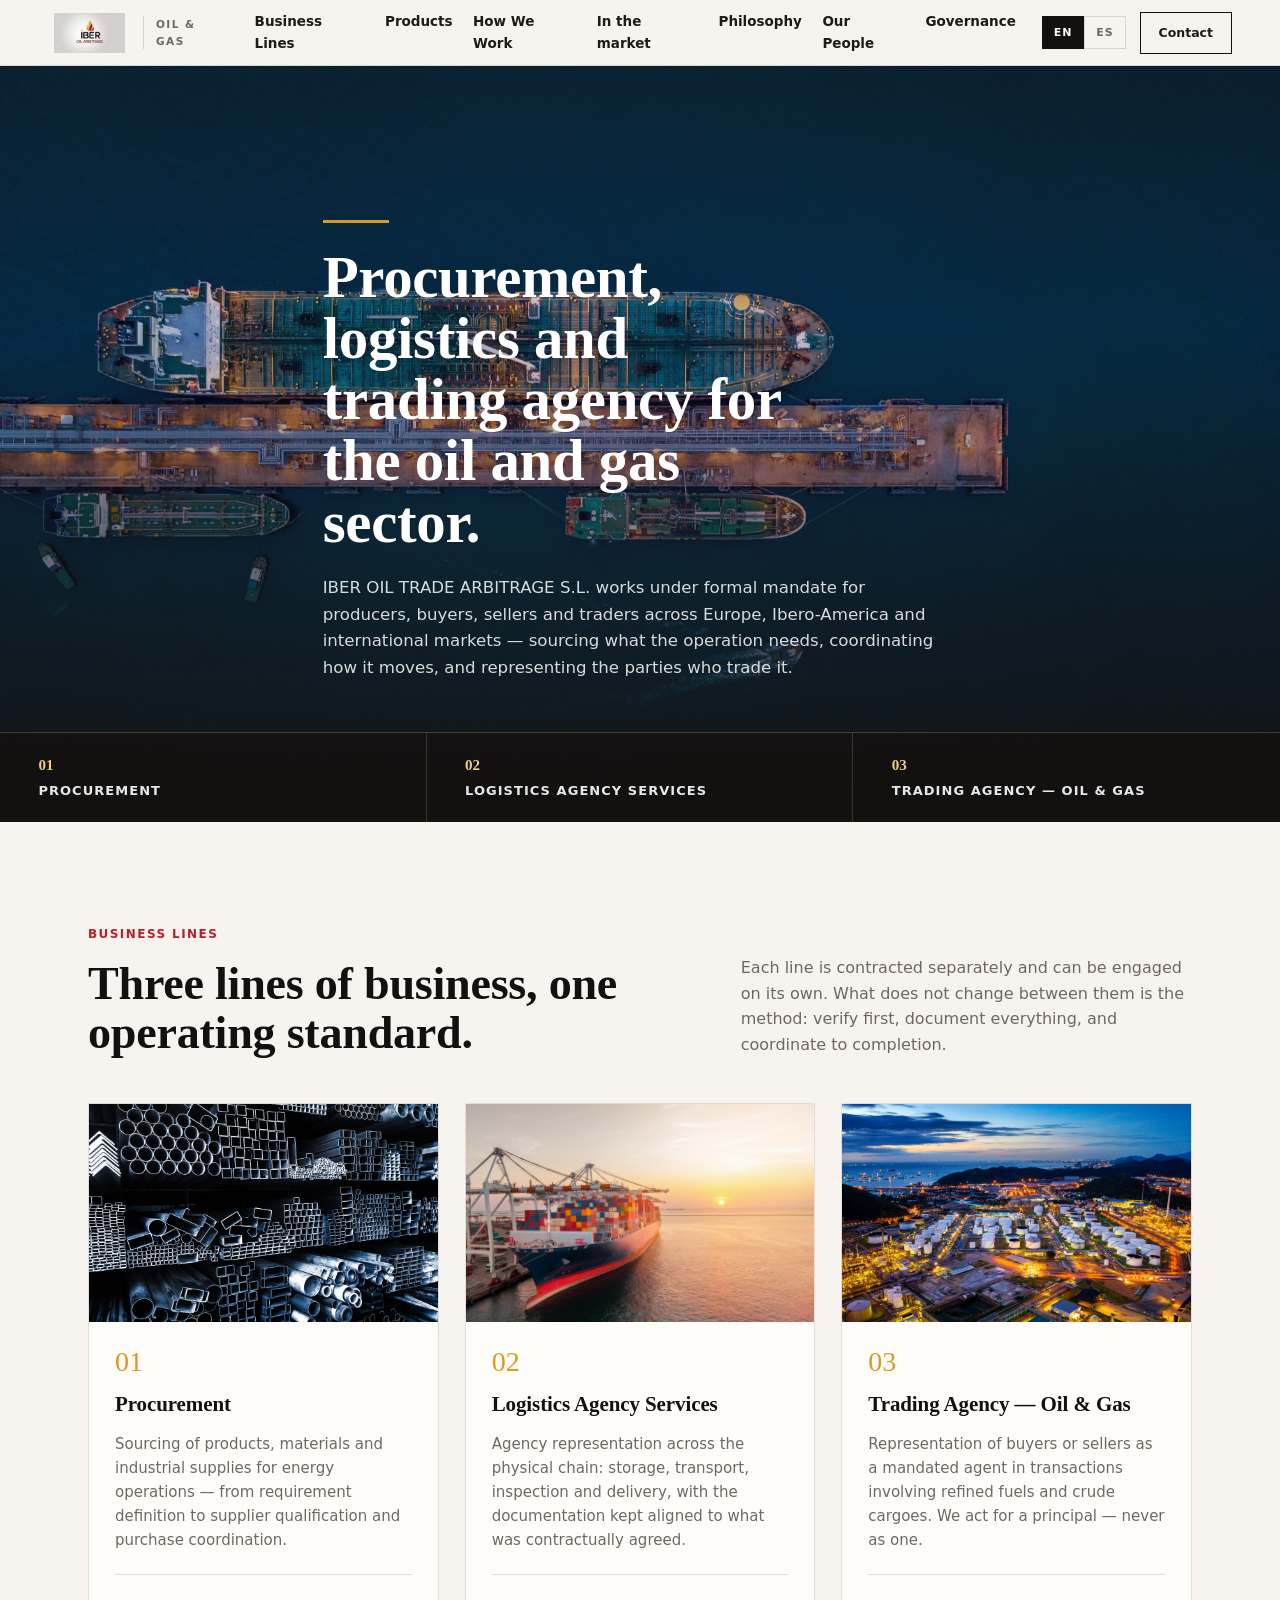
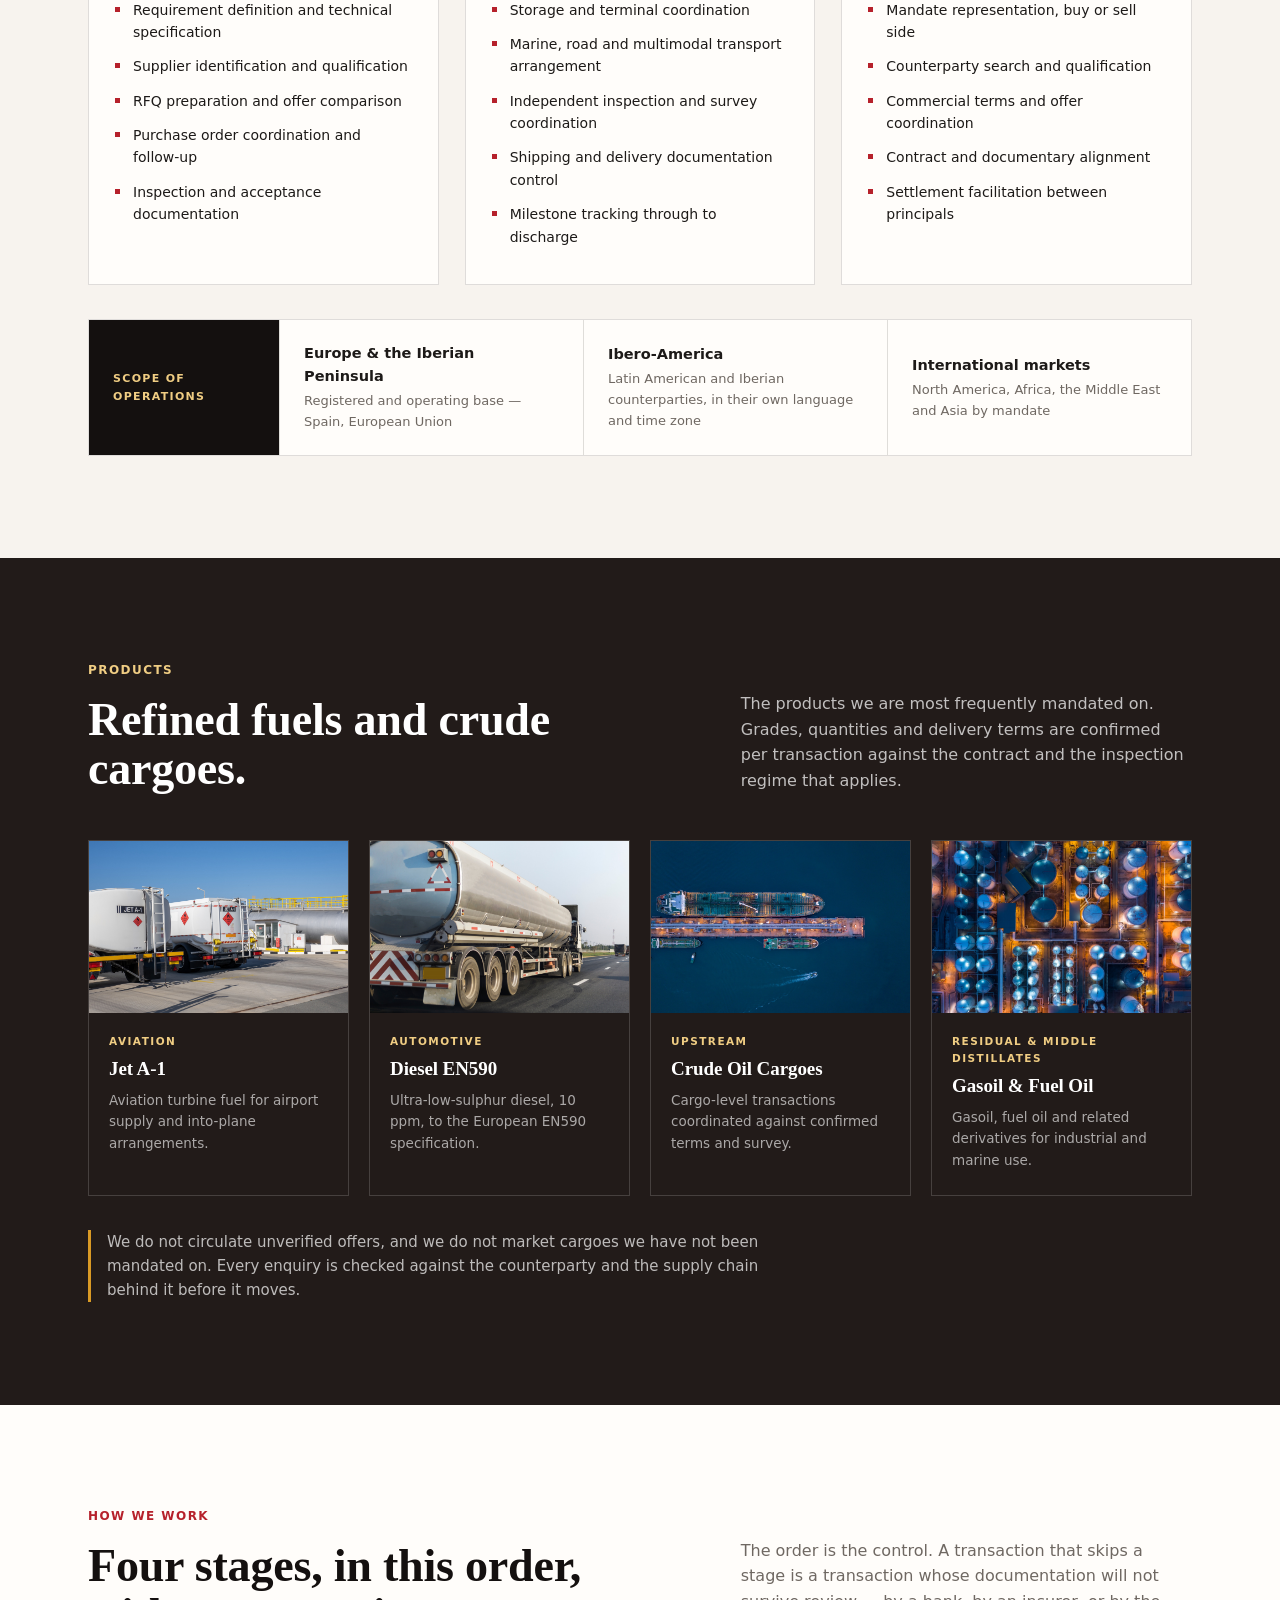
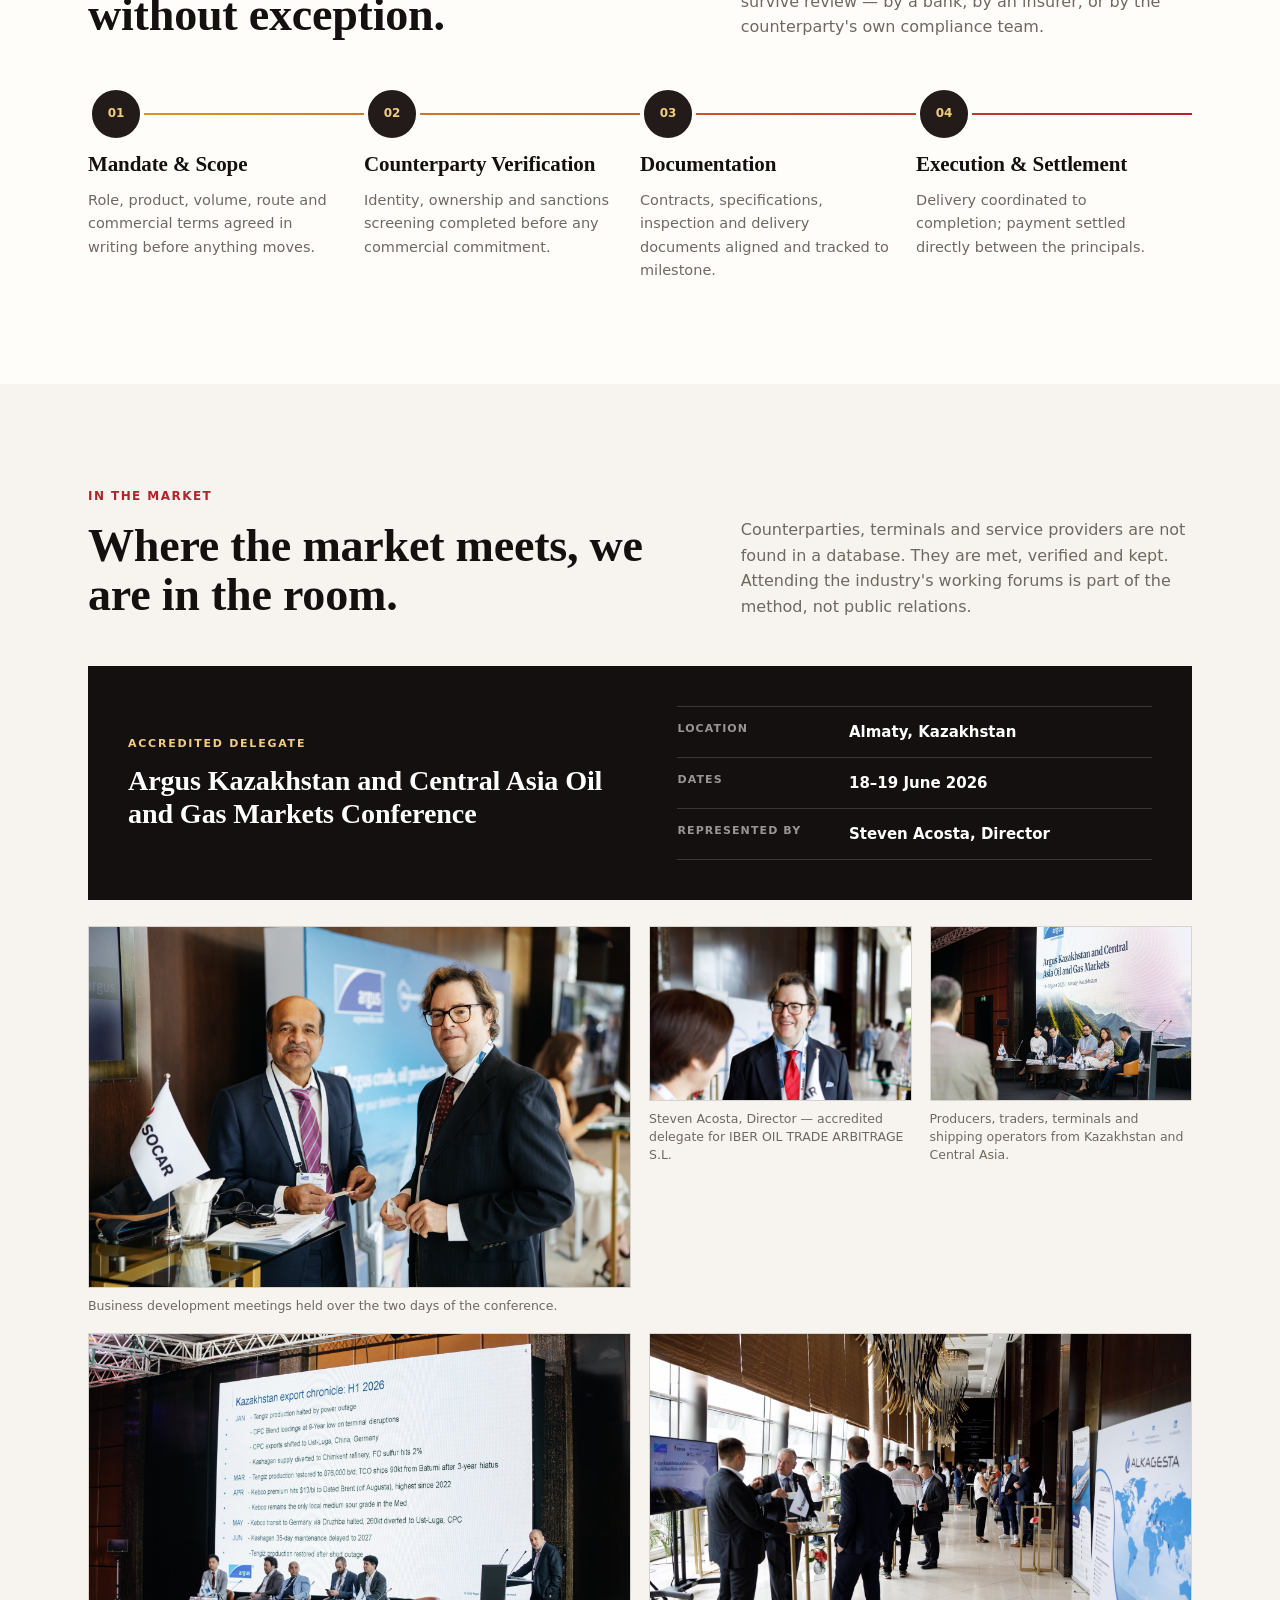
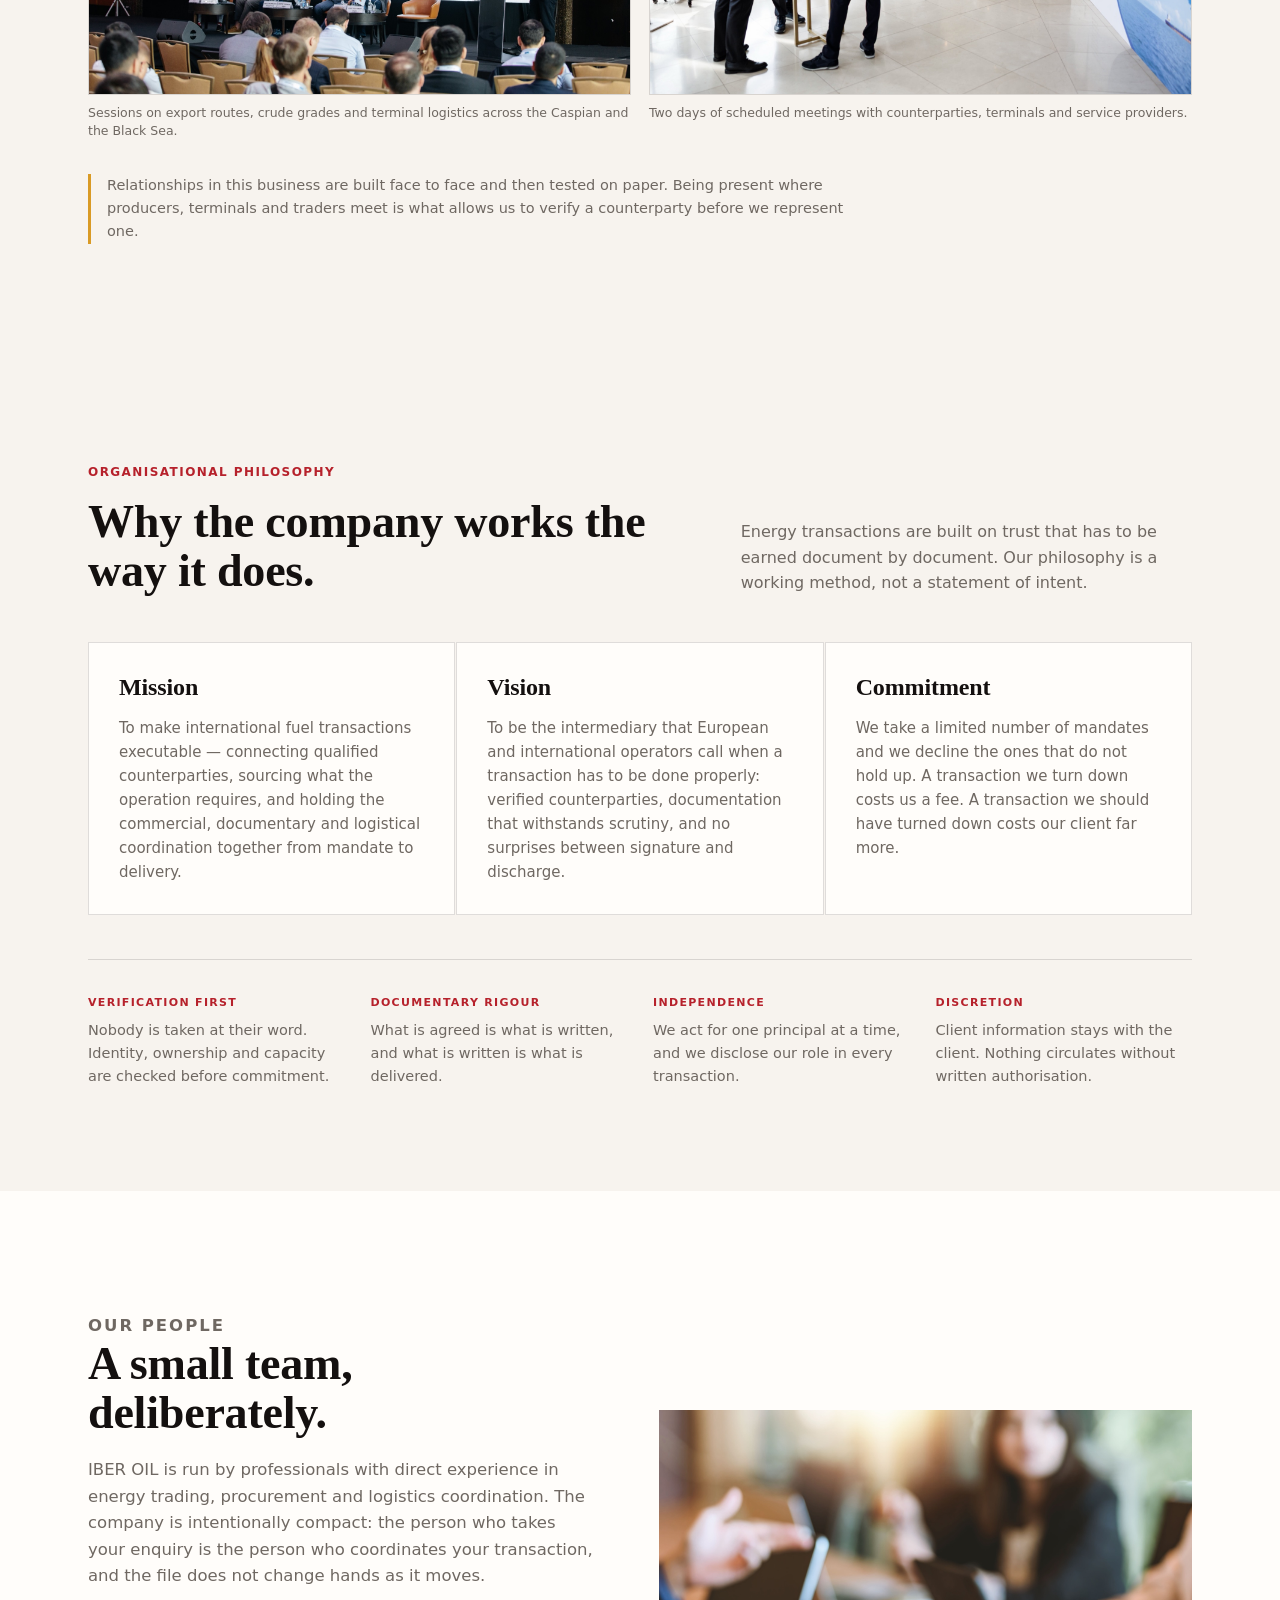
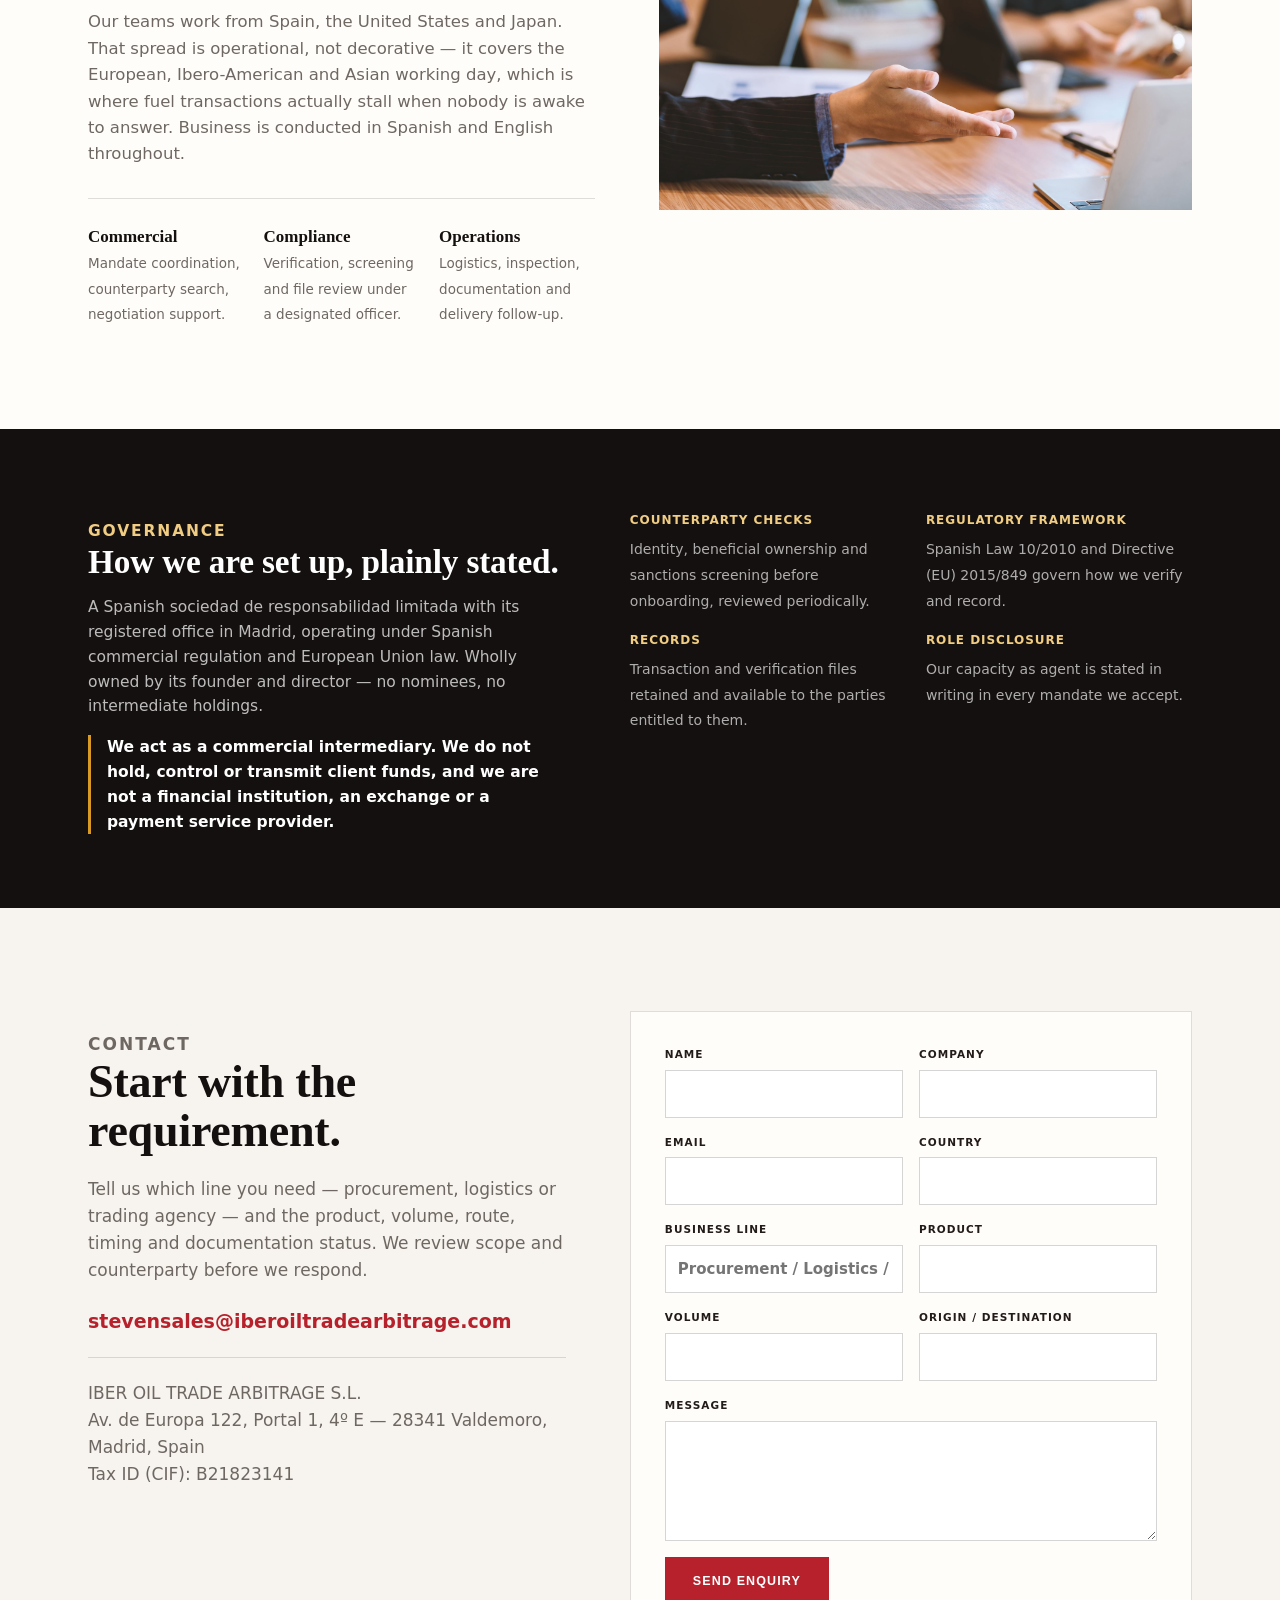
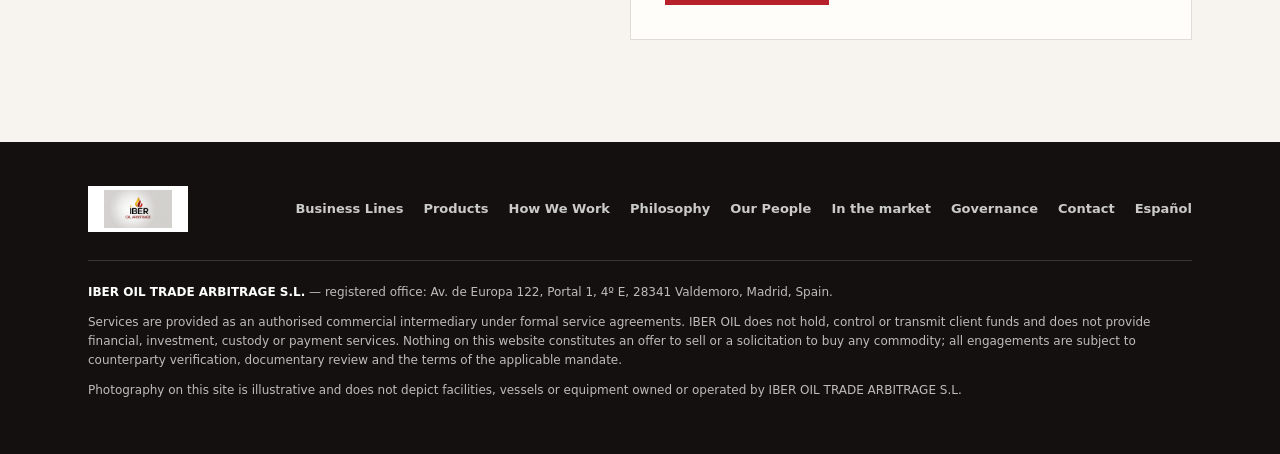
==== commit 359db45c: "Make the conference visible: named event credential block, section moved up, nav entry The event was" ====
--- a/index.html
+++ b/index.html
@@ -22,6 +22,7 @@
         <a href="#lines">Business Lines</a>
         <a href="#products">Products</a>
         <a href="#process">How We Work</a>
+        <a href="#presence">In the market</a>
         <a href="#philosophy">Philosophy</a>
         <a href="#people">Our People</a>
         <a href="#governance">Governance</a>
@@ -236,102 +237,6 @@
         </div>
       </section>
 
-      <section id="philosophy" class="section philosophy">
-        <div class="rail">
-          <div class="section-heading">
-            <div>
-              <p class="section-label">Organisational Philosophy</p>
-              <h2>Why the company works the way it does.</h2>
-            </div>
-            <p>
-              Energy transactions are built on trust that has to be earned document by document. Our philosophy is a
-              working method, not a statement of intent.
-            </p>
-          </div>
-
-          <div class="philosophy-grid">
-            <article>
-              <h3>Mission</h3>
-              <p>
-                To make international fuel transactions executable — connecting qualified counterparties, sourcing
-                what the operation requires, and holding the commercial, documentary and logistical coordination
-                together from mandate to delivery.
-              </p>
-            </article>
-            <article>
-              <h3>Vision</h3>
-              <p>
-                To be the intermediary that European and international operators call when a transaction has to be
-                done properly: verified counterparties, documentation that withstands scrutiny, and no surprises
-                between signature and discharge.
-              </p>
-            </article>
-            <article>
-              <h3>Commitment</h3>
-              <p>
-                We take a limited number of mandates and we decline the ones that do not hold up. A transaction we
-                turn down costs us a fee. A transaction we should have turned down costs our client far more.
-              </p>
-            </article>
-          </div>
-
-          <div class="values">
-            <div>
-              <strong>Verification first</strong>
-              <p>Nobody is taken at their word. Identity, ownership and capacity are checked before commitment.</p>
-            </div>
-            <div>
-              <strong>Documentary rigour</strong>
-              <p>What is agreed is what is written, and what is written is what is delivered.</p>
-            </div>
-            <div>
-              <strong>Independence</strong>
-              <p>We act for one principal at a time, and we disclose our role in every transaction.</p>
-            </div>
-            <div>
-              <strong>Discretion</strong>
-              <p>Client information stays with the client. Nothing circulates without written authorisation.</p>
-            </div>
-          </div>
-        </div>
-      </section>
-
-      <section id="people" class="section people">
-        <div class="rail split">
-          <div class="people-copy">
-            <p class="section-label">Our People</p>
-            <h2>A small team, deliberately.</h2>
-            <p>
-              IBER OIL is run by professionals with direct experience in energy trading, procurement and logistics
-              coordination. The company is intentionally compact: the person who takes your enquiry is the person who
-              coordinates your transaction, and the file does not change hands as it moves.
-            </p>
-            <p>
-              Our teams work from Spain, the United States and Japan. That spread is operational, not decorative — it
-              covers the European, Ibero-American and Asian working day, which is where fuel transactions actually
-              stall when nobody is awake to answer. Business is conducted in Spanish and English throughout.
-            </p>
-            <div class="people-facts">
-              <div>
-                <strong>Commercial</strong>
-                <span>Mandate coordination, counterparty search, negotiation support.</span>
-              </div>
-              <div>
-                <strong>Compliance</strong>
-                <span>Verification, screening and file review under a designated officer.</span>
-              </div>
-              <div>
-                <strong>Operations</strong>
-                <span>Logistics, inspection, documentation and delivery follow-up.</span>
-              </div>
-            </div>
-          </div>
-          <figure>
-            <img src="./assets/team-meeting.jpg" alt="Professionals reviewing a transaction file in a meeting" />
-          </figure>
-        </div>
-      </section>
-
       <section id="presence" class="section presence">
         <div class="rail">
           <div class="section-heading">
@@ -343,13 +248,26 @@
               Counterparties, terminals and service providers are not found in a database. They are met, verified and
               kept. Attending the industry's working forums is part of the method, not public relations.
             </p>
+          </div>
+
+
+          <div class="event-card">
+            <div class="event-id">
+              <span>Accredited delegate</span>
+              <h3>Argus Kazakhstan and Central Asia Oil and Gas Markets Conference</h3>
+            </div>
+            <dl>
+              <div><dt>Location</dt><dd>Almaty, Kazakhstan</dd></div>
+              <div><dt>Dates</dt><dd>18–19 June 2026</dd></div>
+              <div><dt>Represented by</dt><dd>Steven Acosta, Director</dd></div>
+            </dl>
           </div>
 
           <div class="presence-grid">
             <figure class="wide">
               <img src="./assets/market-almaty-networking.jpg" alt="Steven Acosta exchanging business cards with a delegate at the Argus conference in Almaty" />
               <figcaption>
-                Argus Kazakhstan and Central Asia Oil and Gas Markets Conference — Almaty, Kazakhstan, June 2026.
+                Business development meetings held over the two days of the conference.
               </figcaption>
             </figure>
             <figure>
@@ -377,6 +295,102 @@
         </div>
       </section>
 
+      <section id="philosophy" class="section philosophy">
+        <div class="rail">
+          <div class="section-heading">
+            <div>
+              <p class="section-label">Organisational Philosophy</p>
+              <h2>Why the company works the way it does.</h2>
+            </div>
+            <p>
+              Energy transactions are built on trust that has to be earned document by document. Our philosophy is a
+              working method, not a statement of intent.
+            </p>
+          </div>
+
+          <div class="philosophy-grid">
+            <article>
+              <h3>Mission</h3>
+              <p>
+                To make international fuel transactions executable — connecting qualified counterparties, sourcing
+                what the operation requires, and holding the commercial, documentary and logistical coordination
+                together from mandate to delivery.
+              </p>
+            </article>
+            <article>
+              <h3>Vision</h3>
+              <p>
+                To be the intermediary that European and international operators call when a transaction has to be
+                done properly: verified counterparties, documentation that withstands scrutiny, and no surprises
+                between signature and discharge.
+              </p>
+            </article>
+            <article>
+              <h3>Commitment</h3>
+              <p>
+                We take a limited number of mandates and we decline the ones that do not hold up. A transaction we
+                turn down costs us a fee. A transaction we should have turned down costs our client far more.
+              </p>
+            </article>
+          </div>
+
+          <div class="values">
+            <div>
+              <strong>Verification first</strong>
+              <p>Nobody is taken at their word. Identity, ownership and capacity are checked before commitment.</p>
+            </div>
+            <div>
+              <strong>Documentary rigour</strong>
+              <p>What is agreed is what is written, and what is written is what is delivered.</p>
+            </div>
+            <div>
+              <strong>Independence</strong>
+              <p>We act for one principal at a time, and we disclose our role in every transaction.</p>
+            </div>
+            <div>
+              <strong>Discretion</strong>
+              <p>Client information stays with the client. Nothing circulates without written authorisation.</p>
+            </div>
+          </div>
+        </div>
+      </section>
+
+      <section id="people" class="section people">
+        <div class="rail split">
+          <div class="people-copy">
+            <p class="section-label">Our People</p>
+            <h2>A small team, deliberately.</h2>
+            <p>
+              IBER OIL is run by professionals with direct experience in energy trading, procurement and logistics
+              coordination. The company is intentionally compact: the person who takes your enquiry is the person who
+              coordinates your transaction, and the file does not change hands as it moves.
+            </p>
+            <p>
+              Our teams work from Spain, the United States and Japan. That spread is operational, not decorative — it
+              covers the European, Ibero-American and Asian working day, which is where fuel transactions actually
+              stall when nobody is awake to answer. Business is conducted in Spanish and English throughout.
+            </p>
+            <div class="people-facts">
+              <div>
+                <strong>Commercial</strong>
+                <span>Mandate coordination, counterparty search, negotiation support.</span>
+              </div>
+              <div>
+                <strong>Compliance</strong>
+                <span>Verification, screening and file review under a designated officer.</span>
+              </div>
+              <div>
+                <strong>Operations</strong>
+                <span>Logistics, inspection, documentation and delivery follow-up.</span>
+              </div>
+            </div>
+          </div>
+          <figure>
+            <img src="./assets/team-meeting.jpg" alt="Professionals reviewing a transaction file in a meeting" />
+          </figure>
+        </div>
+      </section>
+
       <section id="governance" class="governance">
         <div class="rail">
           <div>
--- a/styles.css
+++ b/styles.css
@@ -631,11 +631,68 @@
   background: var(--paper);
 }
 
+.event-card {
+  align-items: center;
+  background: var(--ink-950);
+  color: var(--white);
+  display: grid;
+  gap: clamp(24px, 4vw, 56px);
+  grid-template-columns: minmax(0, 1.05fr) minmax(0, 1fr);
+  margin-top: 8px;
+  padding: clamp(26px, 3.4vw, 40px);
+}
+
+.event-id span {
+  color: var(--amber-300);
+  display: block;
+  font-size: 11px;
+  font-weight: 900;
+  letter-spacing: 0.16em;
+  margin-bottom: 12px;
+  text-transform: uppercase;
+}
+
+.event-id h3 {
+  color: var(--white);
+  font-size: clamp(21px, 2.2vw, 30px);
+  line-height: 1.18;
+}
+
+.event-card dl {
+  border-top: 1px solid var(--line-dark);
+  display: grid;
+  gap: 0;
+  margin: 0;
+}
+
+.event-card dl > div {
+  border-bottom: 1px solid var(--line-dark);
+  display: grid;
+  gap: 8px 20px;
+  grid-template-columns: minmax(110px, 0.5fr) minmax(0, 1fr);
+  padding: 13px 0;
+}
+
+.event-card dt {
+  color: rgba(255, 255, 255, 0.56);
+  font-size: 11px;
+  font-weight: 800;
+  letter-spacing: 0.1em;
+  text-transform: uppercase;
+}
+
+.event-card dd {
+  color: var(--white);
+  font-size: 15px;
+  font-weight: 600;
+  margin: 0;
+}
+
 .presence-grid {
   display: grid;
   gap: 18px;
   grid-template-columns: repeat(4, minmax(0, 1fr));
-  margin-top: 42px;
+  margin-top: 26px;
 }
 
 .presence-grid figure {
@@ -901,6 +958,10 @@
 
   .presence-grid figure.wide {
     grid-column: span 2;
+  }
+
+  .event-card {
+    grid-template-columns: 1fr;
   }
 
   .scope {
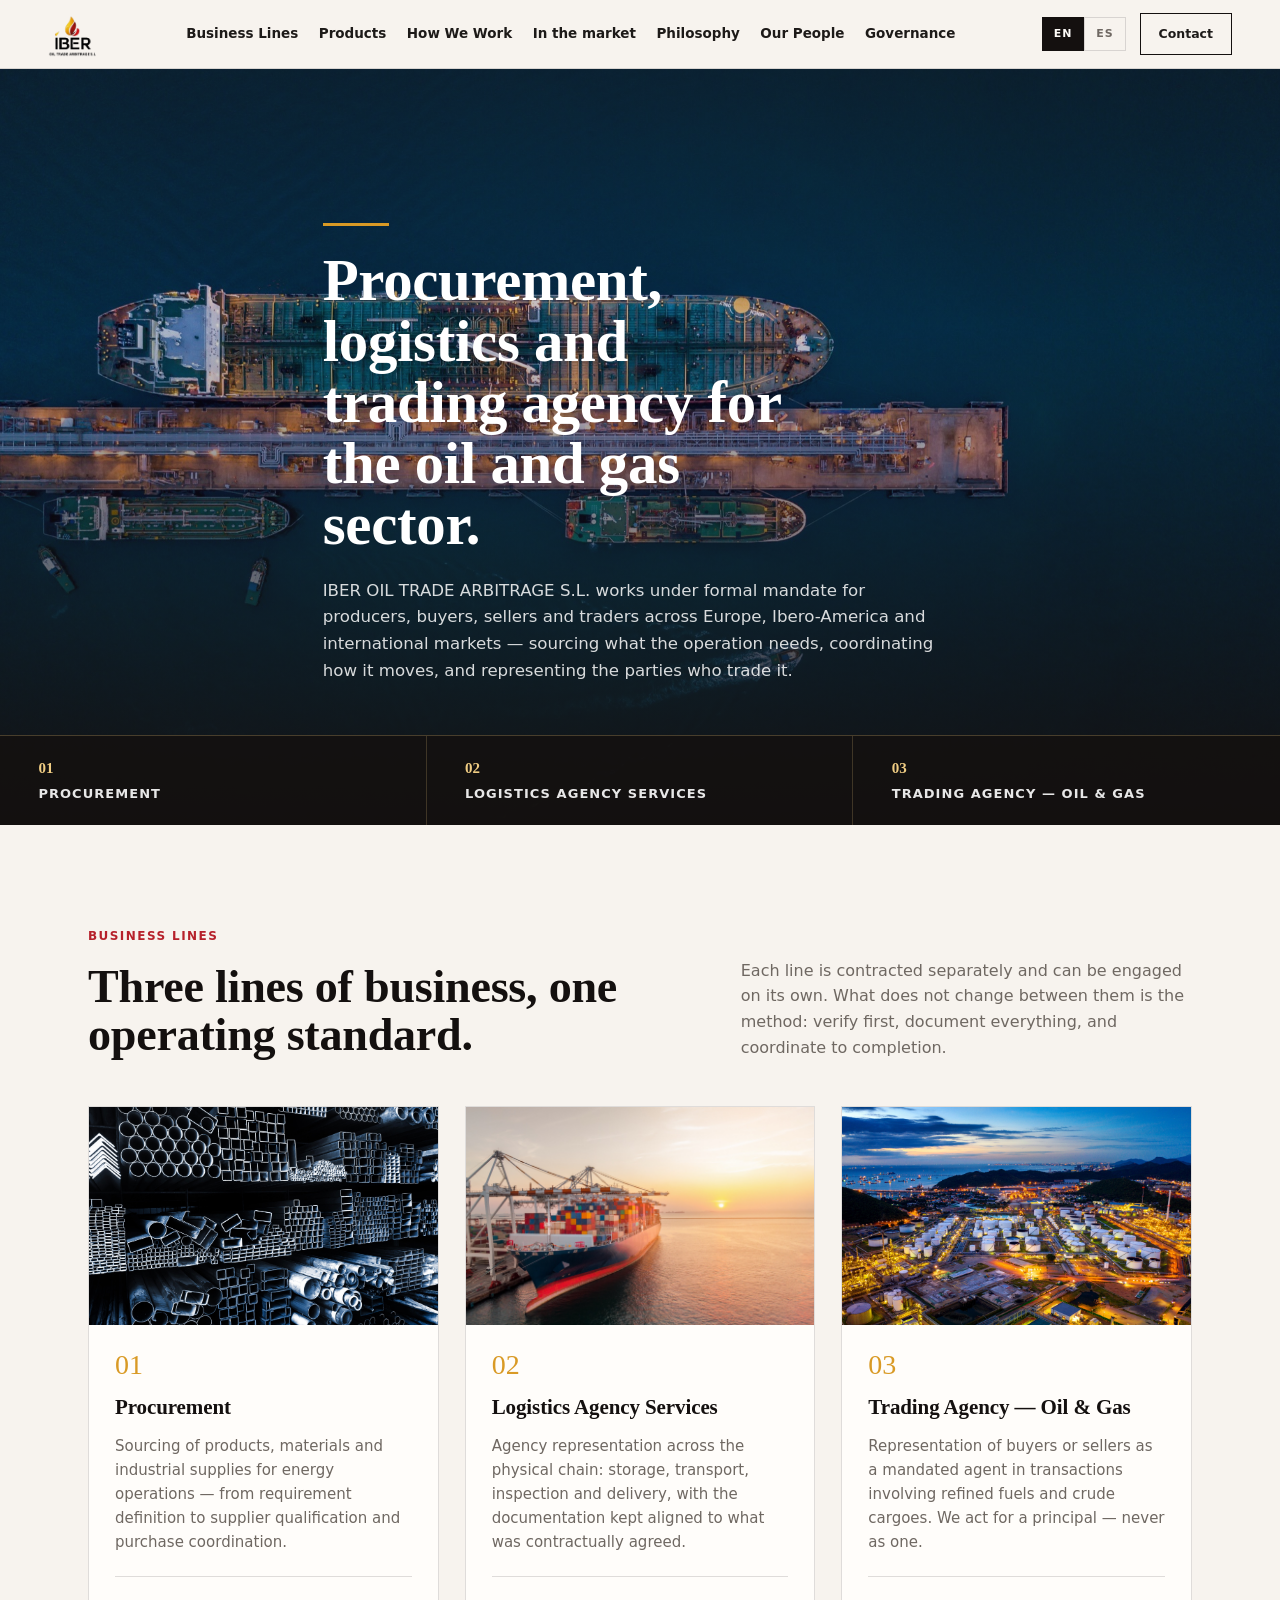
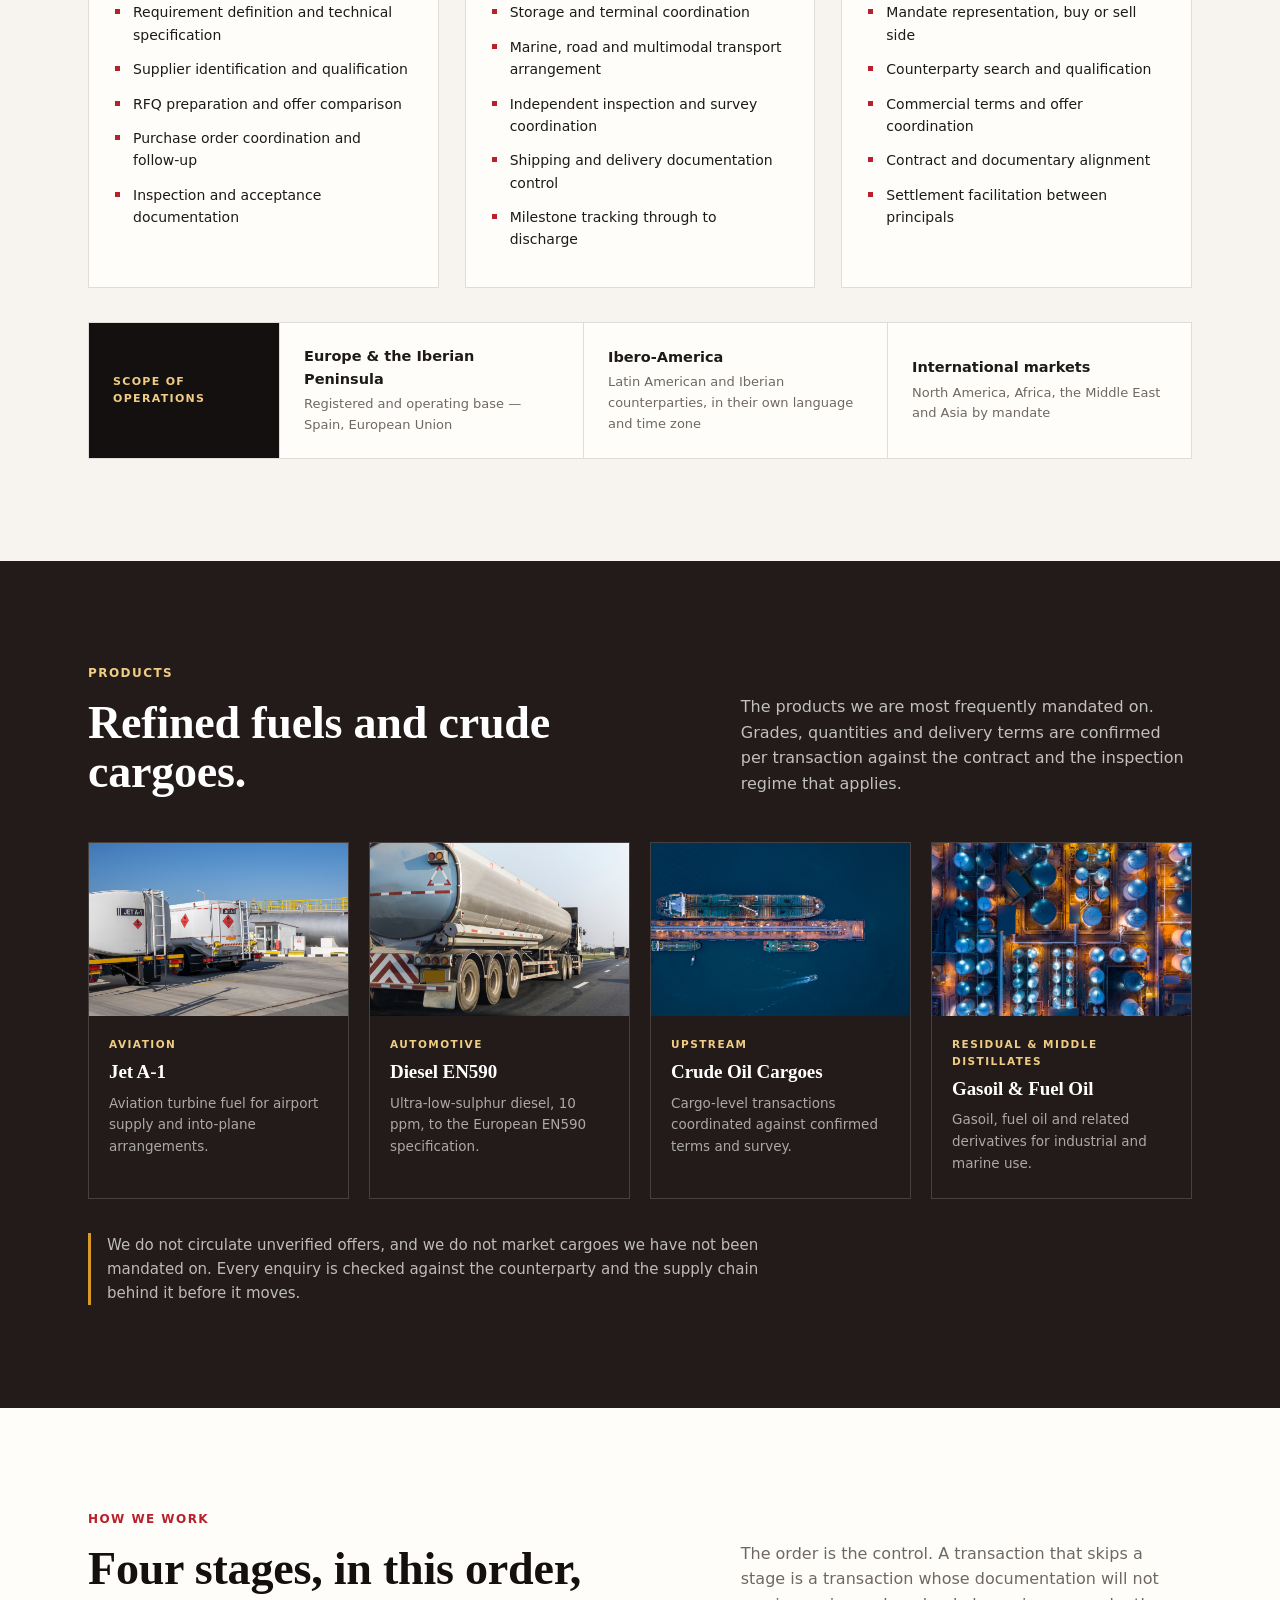
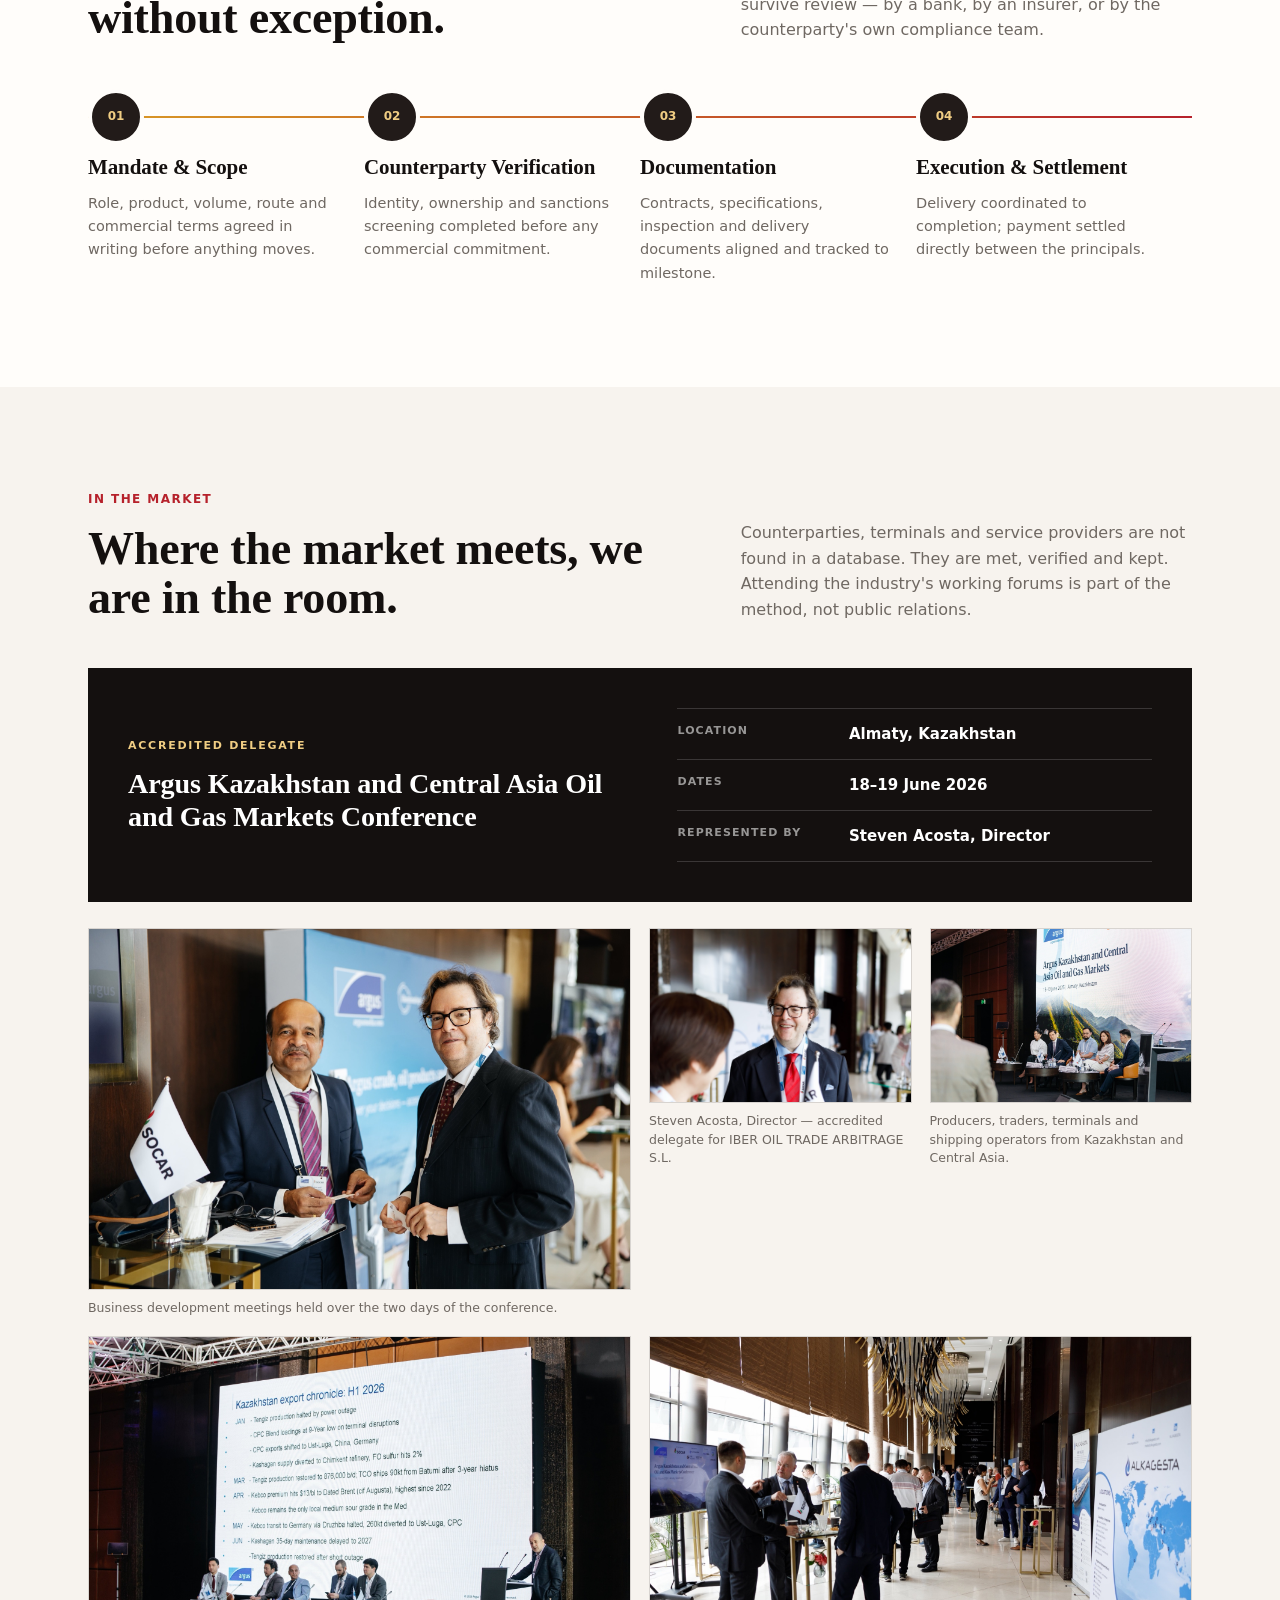
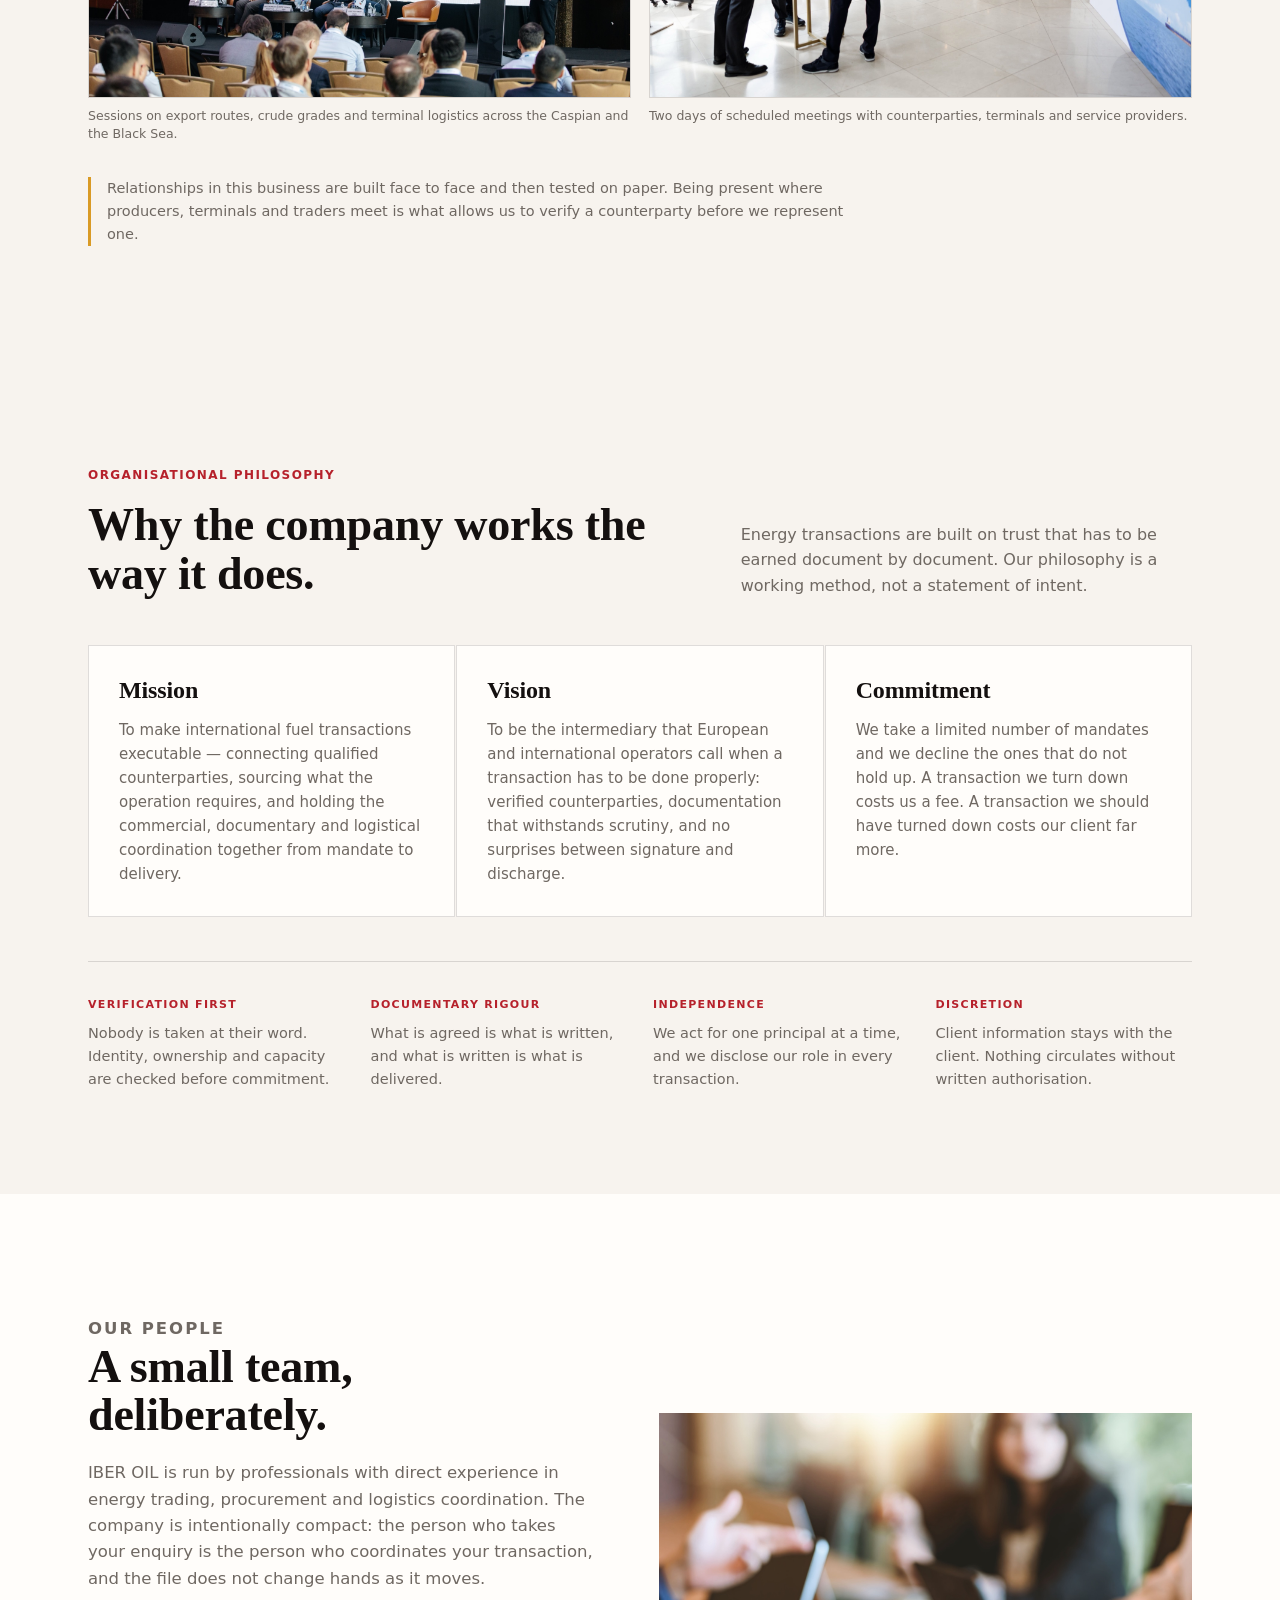
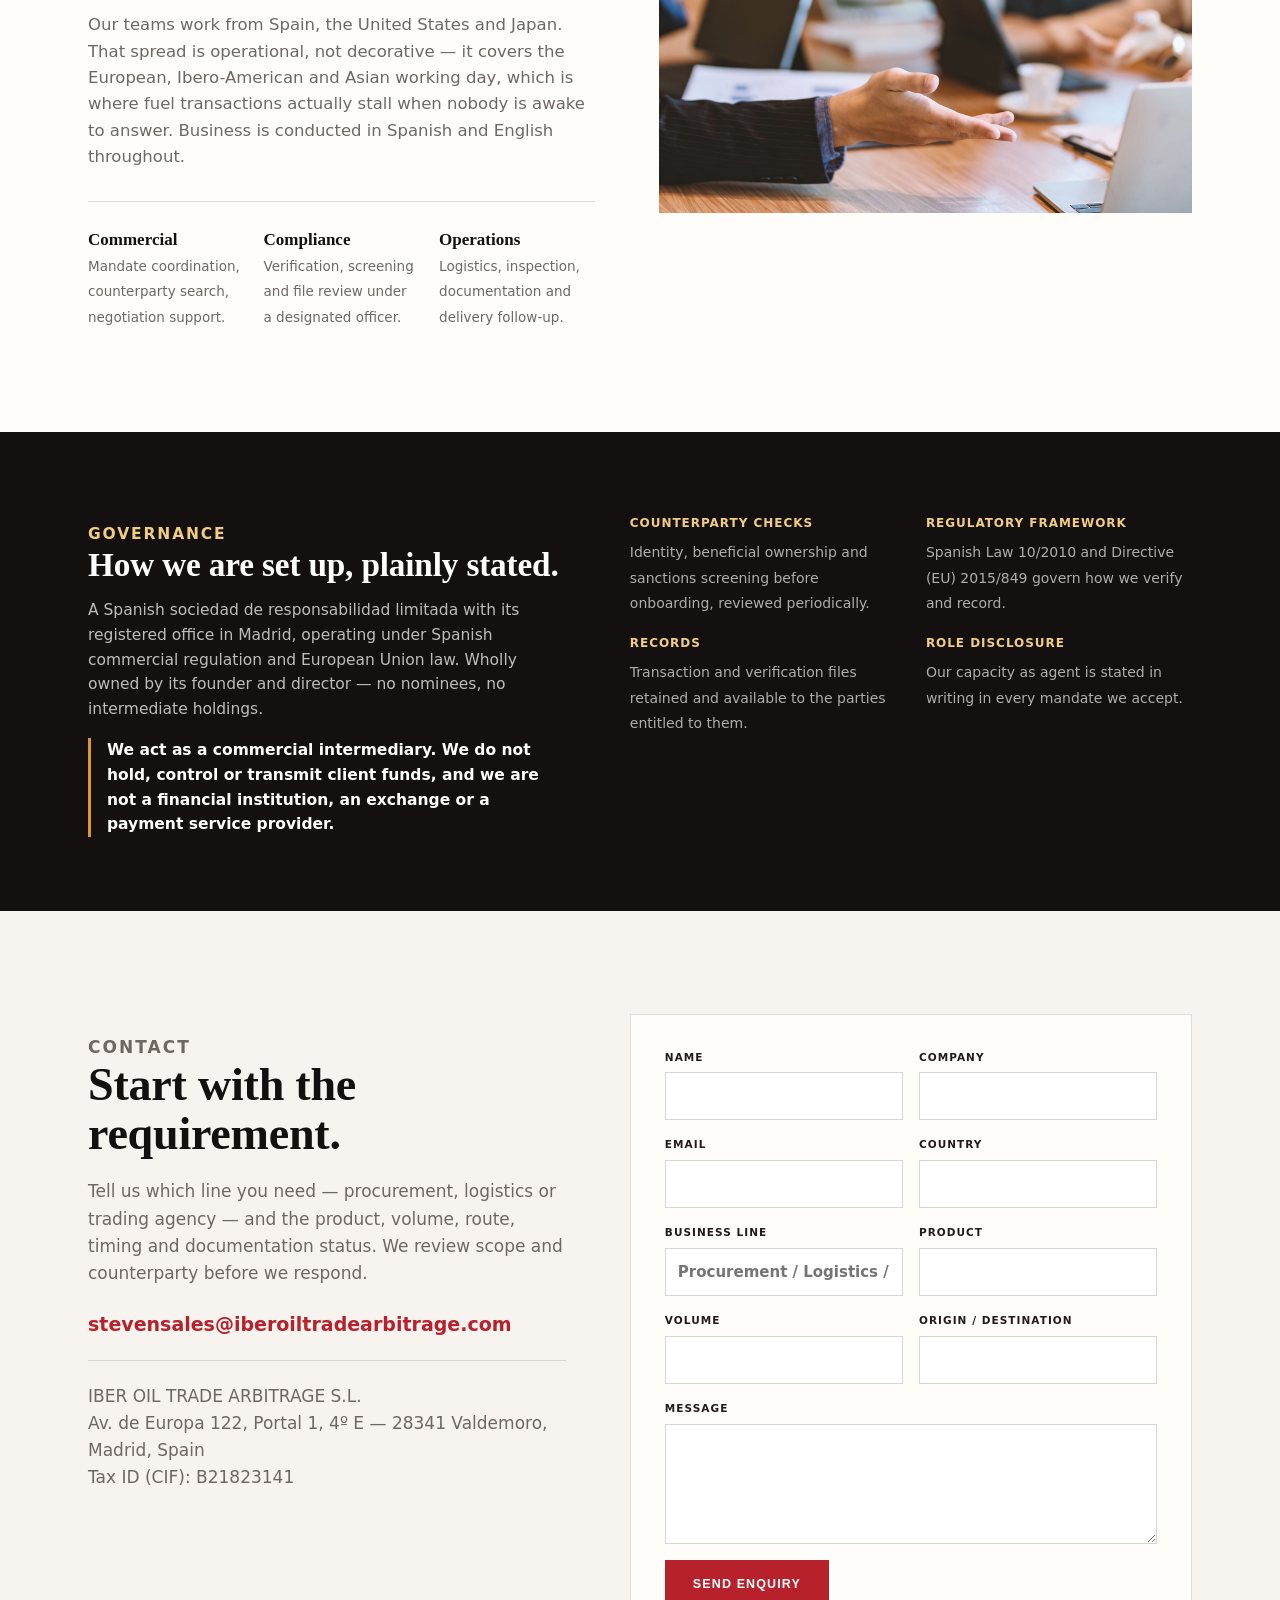
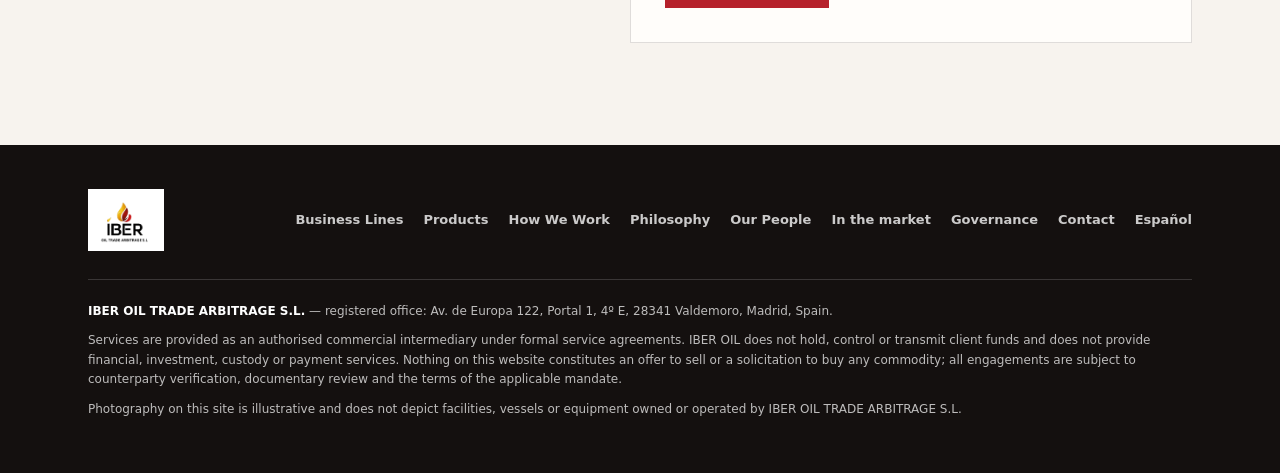
==== commit 50cc3aa4: "Current logo as a trimmed transparent PNG; header and footer sized for the square lockup" ====
--- a/index.html
+++ b/index.html
@@ -10,13 +10,46 @@
     />
     <link rel="alternate" hreflang="es" href="./es.html" />
     <link rel="alternate" hreflang="en" href="./index.html" />
+    <link rel="canonical" href="https://iberoiltradearbitrage.github.io/" />
+    <meta property="og:type" content="website" />
+    <meta property="og:site_name" content="IBER OIL TRADE ARBITRAGE S.L." />
+    <meta property="og:title" content="IBER OIL TRADE ARBITRAGE S.L. — Procurement, Logistics Agency &amp; Trading Agency in Oil &amp; Gas" />
+    <meta property="og:description" content="Authorised commercial intermediary under formal mandate: procurement, logistics agency services and trading agency for refined fuels and crude cargoes. Madrid, Spain." />
+    <meta property="og:url" content="https://iberoiltradearbitrage.github.io/" />
+    <meta property="og:locale" content="en_US" />
+    <meta property="og:image" content="https://iberoiltradearbitrage.github.io/assets/hero-tanker-terminal.jpg" />
+    <meta name="twitter:card" content="summary_large_image" />
     <link rel="stylesheet" href="./styles.css" />
+    <script type="application/ld+json">
+    {
+      "@context": "https://schema.org",
+      "@type": "Organization",
+      "name": "IBER OIL TRADE ARBITRAGE S.L.",
+      "legalName": "IBER OIL TRADE ARBITRAGE S.L.",
+      "url": "https://iberoiltradearbitrage.github.io/",
+      "logo": "https://iberoiltradearbitrage.github.io/assets/iber-oil-logo.png",
+      "email": "stevensales@iberoiltradearbitrage.com",
+      "vatID": "ESB21823141",
+      "taxID": "B21823141",
+      "description": "Authorised commercial intermediary for the oil and gas sector: procurement, logistics agency services and trading agency for refined fuels and crude cargoes.",
+      "address": {
+        "@type": "PostalAddress",
+        "streetAddress": "Av. de Europa 122, Portal 1, 4\u00ba E",
+        "postalCode": "28341",
+        "addressLocality": "Valdemoro",
+        "addressRegion": "Madrid",
+        "addressCountry": "ES"
+      },
+      "founder": { "@type": "Person", "name": "Steven Acosta", "jobTitle": "Director" },
+      "areaServed": ["Europe", "Ibero-America", "North America", "Africa", "Middle East", "Asia"],
+      "knowsAbout": ["Jet A-1", "Diesel EN590", "Crude oil cargoes", "Gasoil", "Fuel oil", "Procurement", "Logistics agency", "Trading agency"]
+    }
+    </script>
   </head>
   <body>
     <header class="site-header">
       <a class="brand" href="#top">
-        <img src="./assets/iber-oil-logo.jpg" alt="IBER OIL TRADE ARBITRAGE S.L." />
-        <span>Oil &amp; Gas</span>
+        <img src="./assets/iber-oil-logo.png" alt="IBER OIL TRADE ARBITRAGE S.L." />
       </a>
       <nav class="main-nav">
         <a href="#lines">Business Lines</a>
@@ -490,7 +523,7 @@
     <footer class="site-footer">
       <div class="rail">
         <div class="footer-top">
-          <img src="./assets/iber-oil-logo.jpg" alt="IBER OIL TRADE ARBITRAGE S.L." />
+          <img src="./assets/iber-oil-logo.png" alt="IBER OIL TRADE ARBITRAGE S.L." />
           <nav>
             <a href="#lines">Business Lines</a>
             <a href="#products">Products</a>
--- a/styles.css
+++ b/styles.css
@@ -1,9 +1,8 @@
-/* IBER OIL TRADE ARBITRAGE S.L. — public website, draft v3 (bilingual, photographic)
-   Visual language: RINCONCD67 v6 editorial system — warm paper, serif display,
-   uppercase section labels, numbered cards, dark contrast bands.
-   Palette re-tokenised to the IBER mark: amber flame, crimson wordmark, charcoal.
-   Content architecture: three business lines first, products signposted,
-   organisational philosophy and people. Compliance is a restrained block, not the story. */
+/* IBER OIL TRADE ARBITRAGE S.L. — public website
+   Bilingual (EN/ES), static, self-contained. One stylesheet for both pages.
+   Editorial system: warm paper ground, serif display, uppercase section labels,
+   numbered cards and dark contrast bands.
+   Palette taken from the company mark: amber flame, crimson wordmark, charcoal. */
 
 :root {
   --ink-950: #14100f;
@@ -132,9 +131,9 @@
 }
 
 .brand img {
-  height: 40px;
+  height: 46px;
   object-fit: contain;
-  width: 84px;
+  width: auto;
 }
 
 .brand span {
@@ -910,10 +909,10 @@
 
 .footer-top img {
   background: var(--white);
-  height: 46px;
+  height: 62px;
   object-fit: contain;
-  padding: 4px;
-  width: 100px;
+  padding: 8px 12px;
+  width: auto;
 }
 
 .footer-top nav {
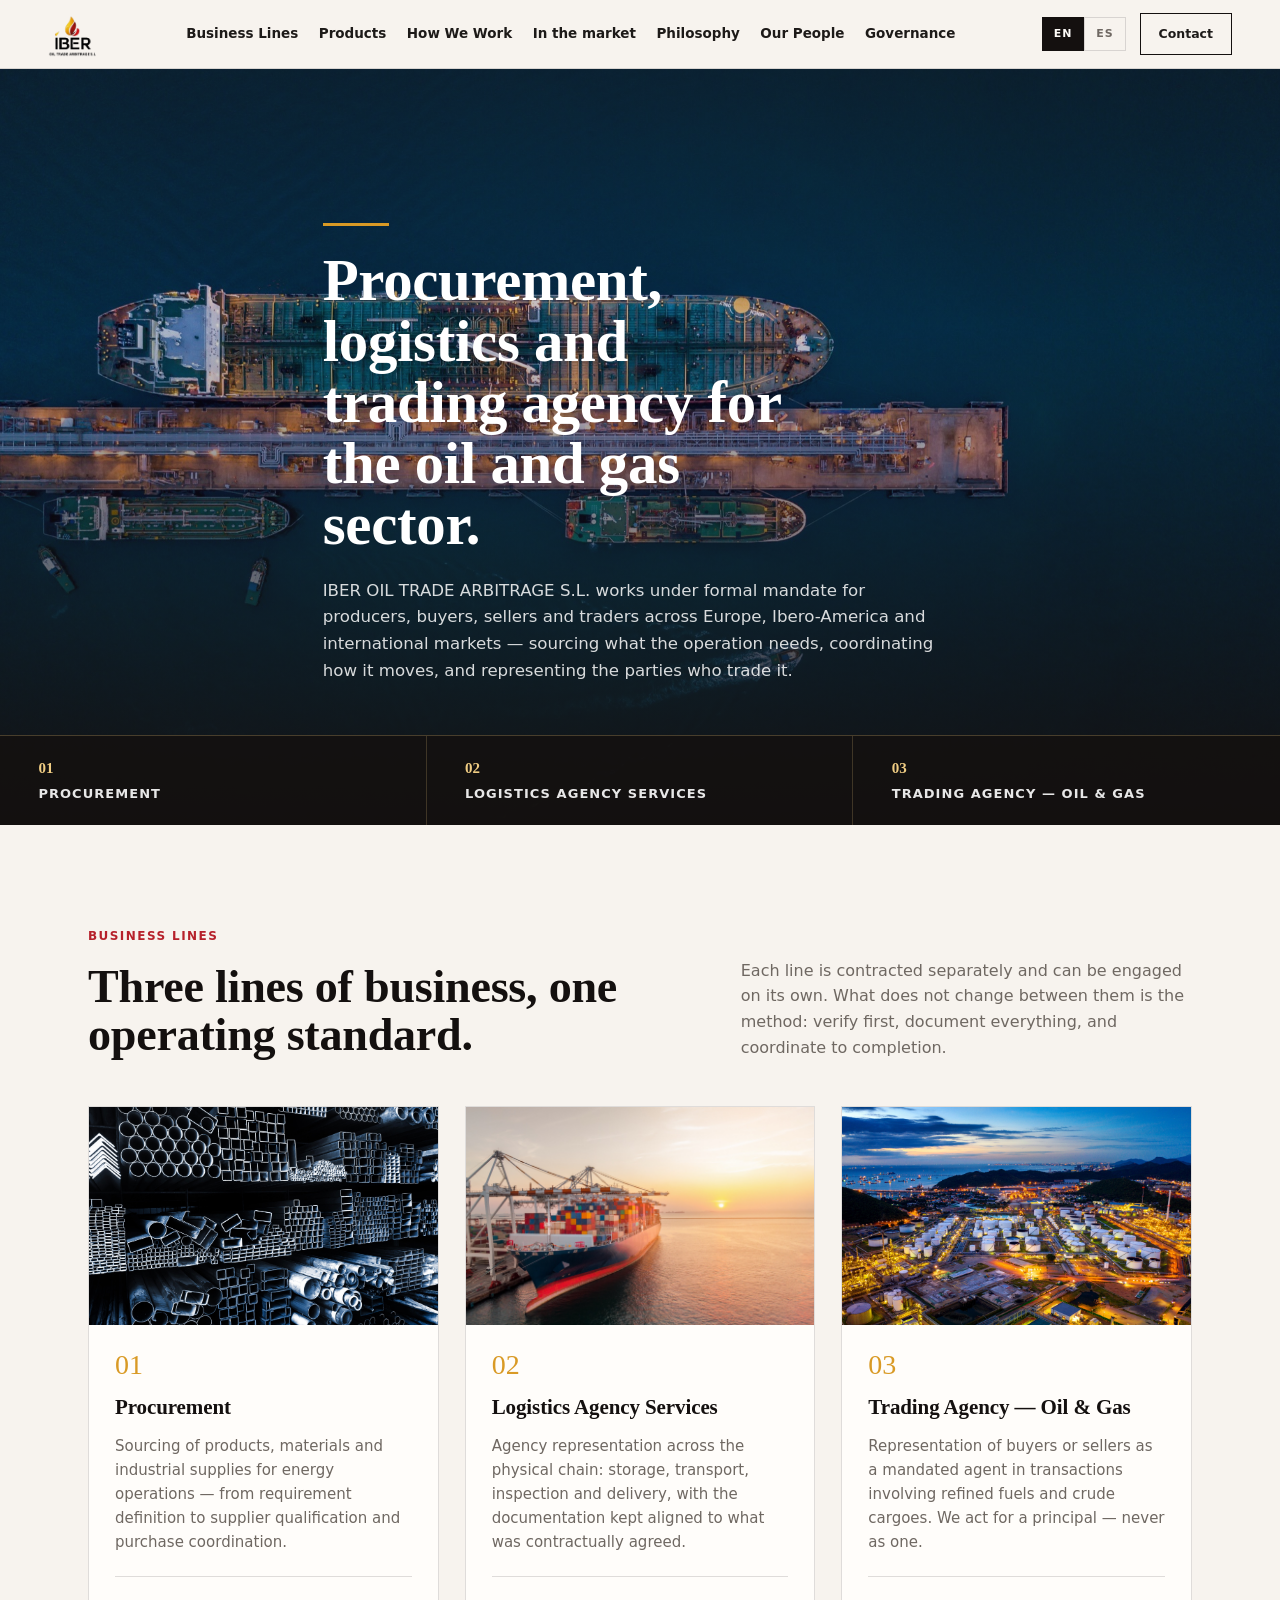
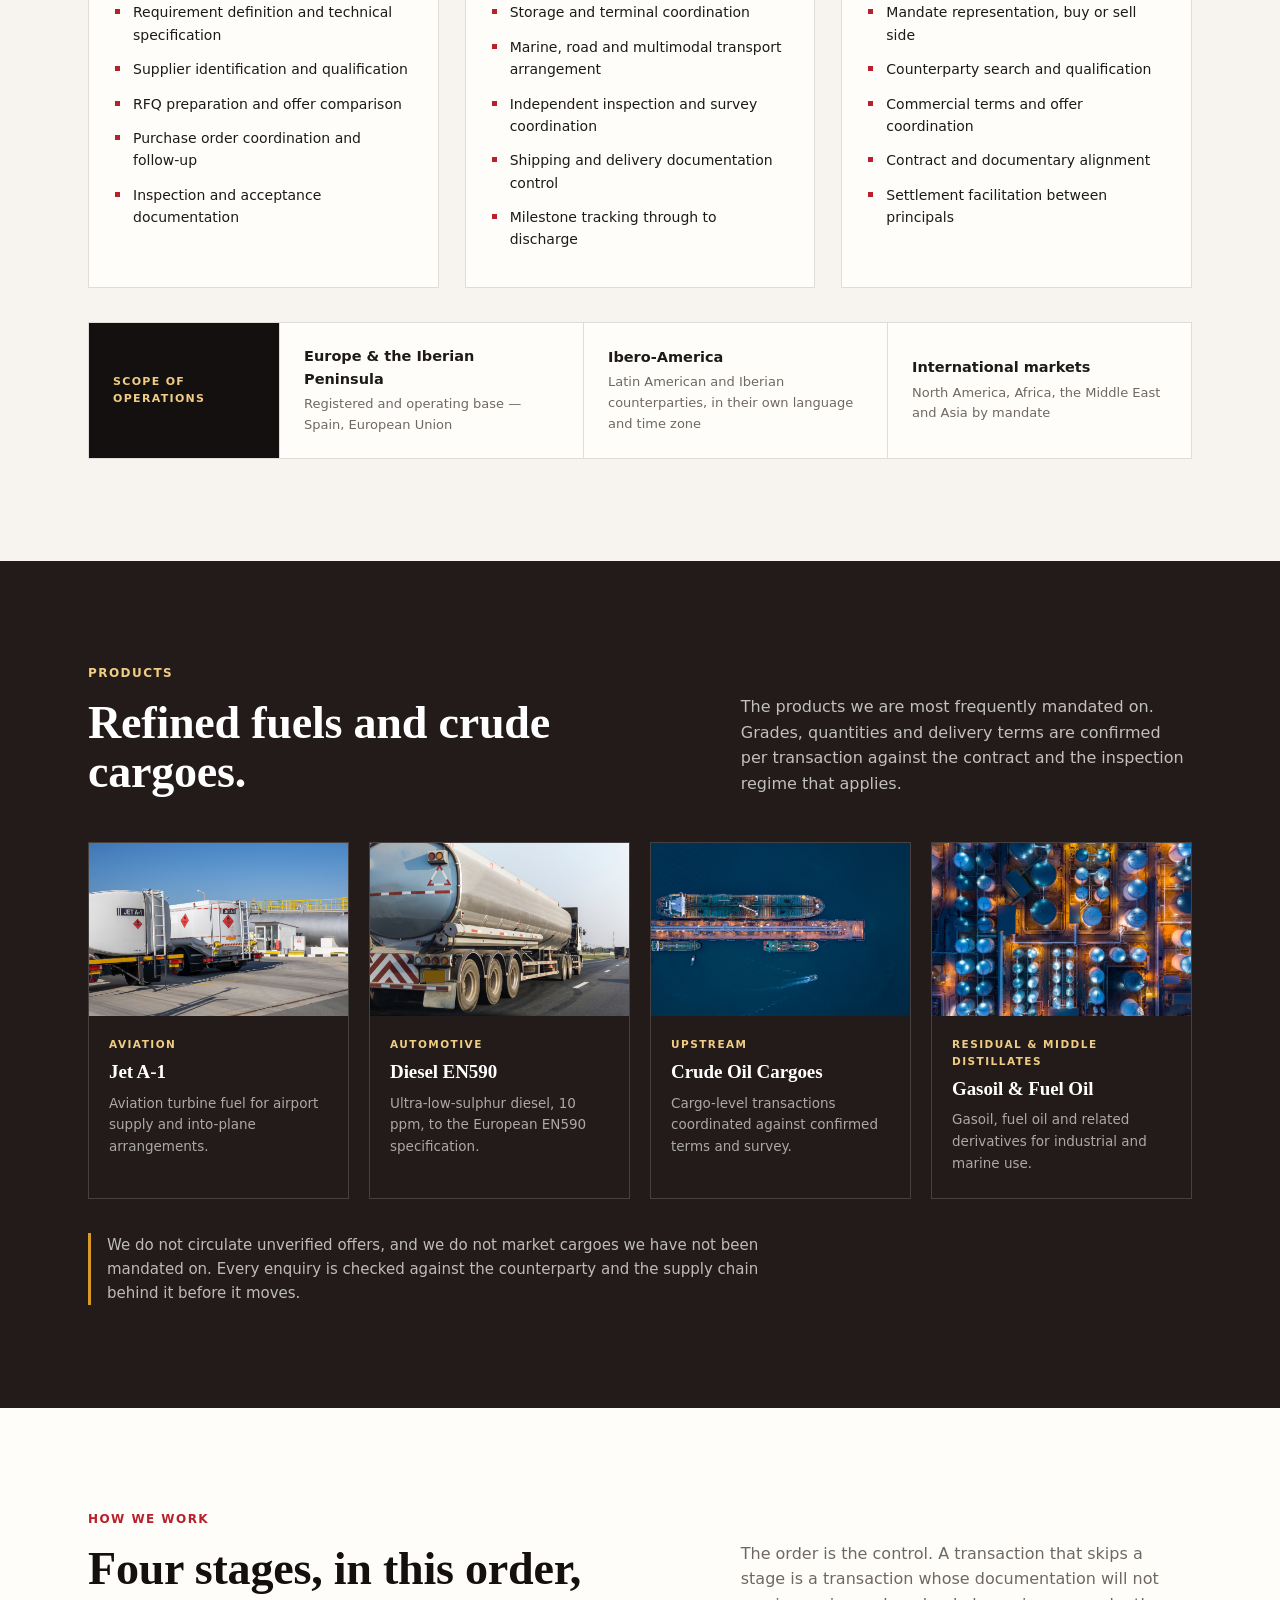
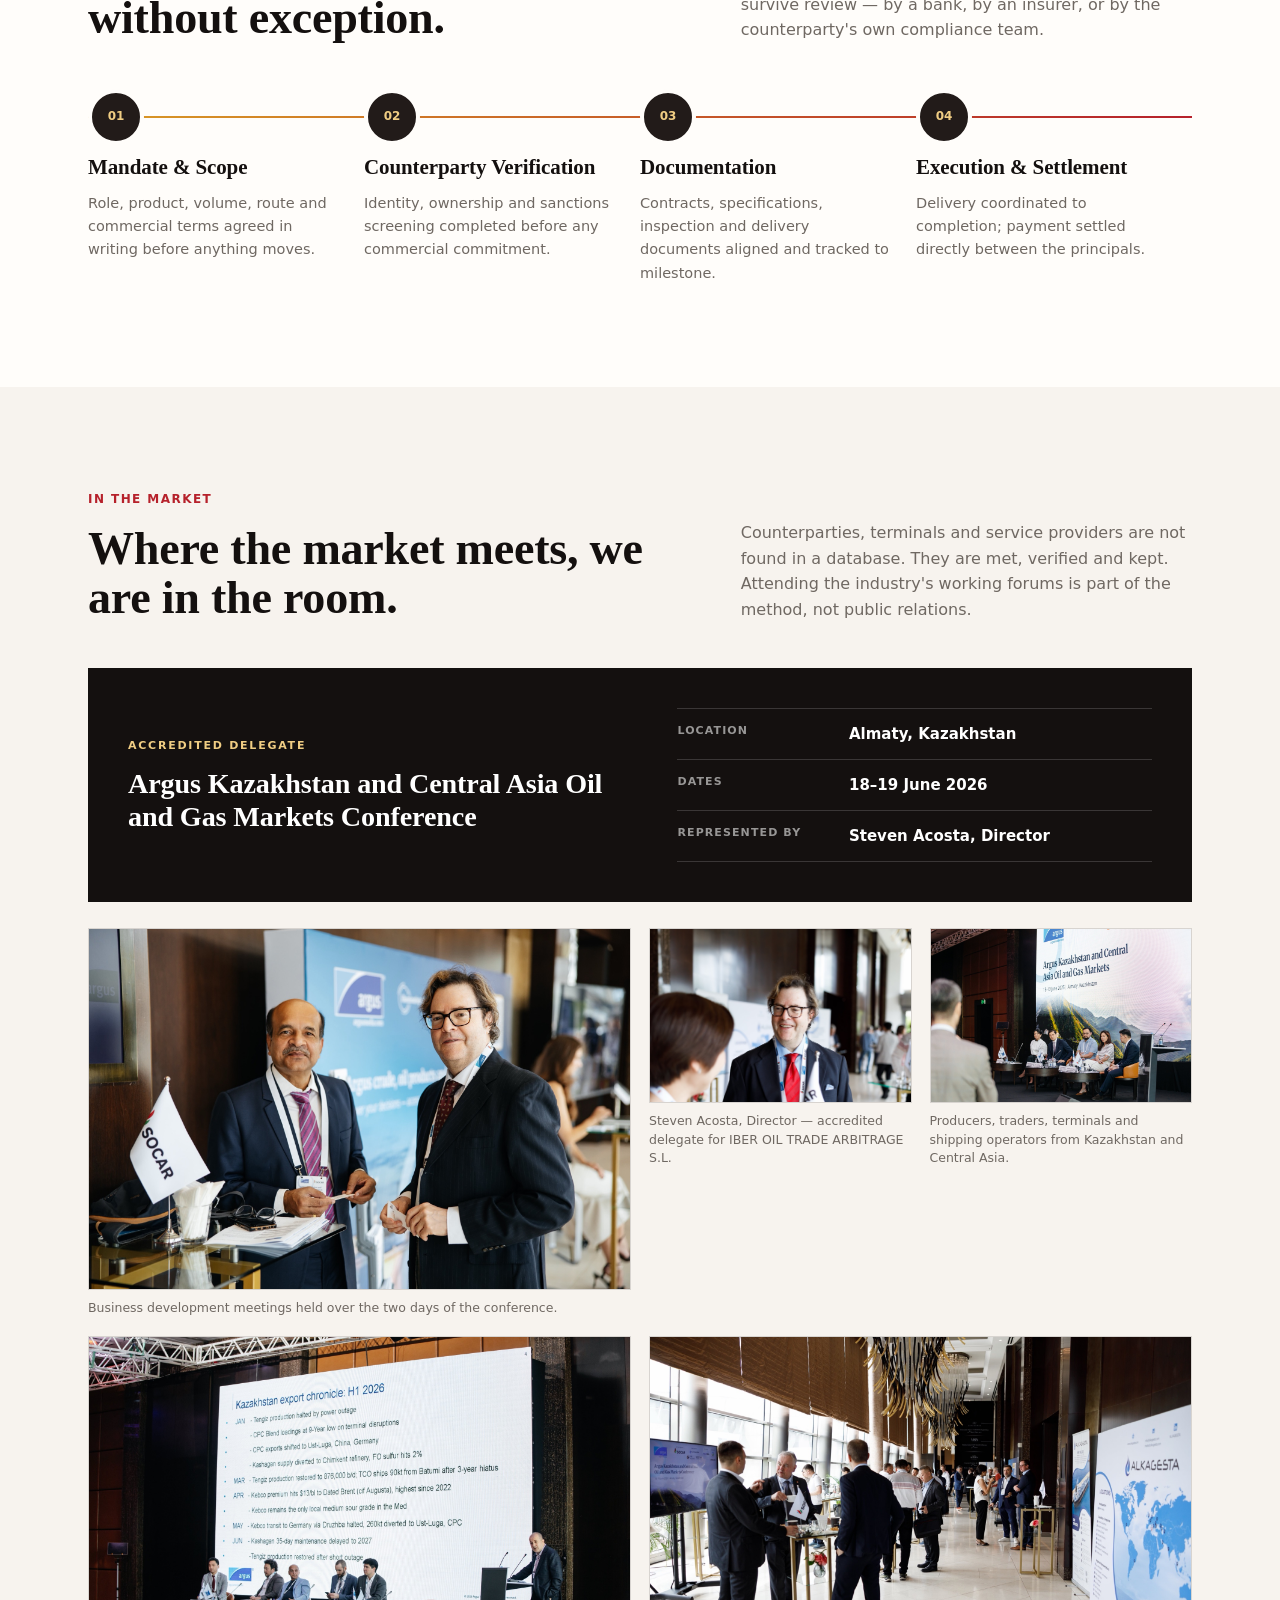
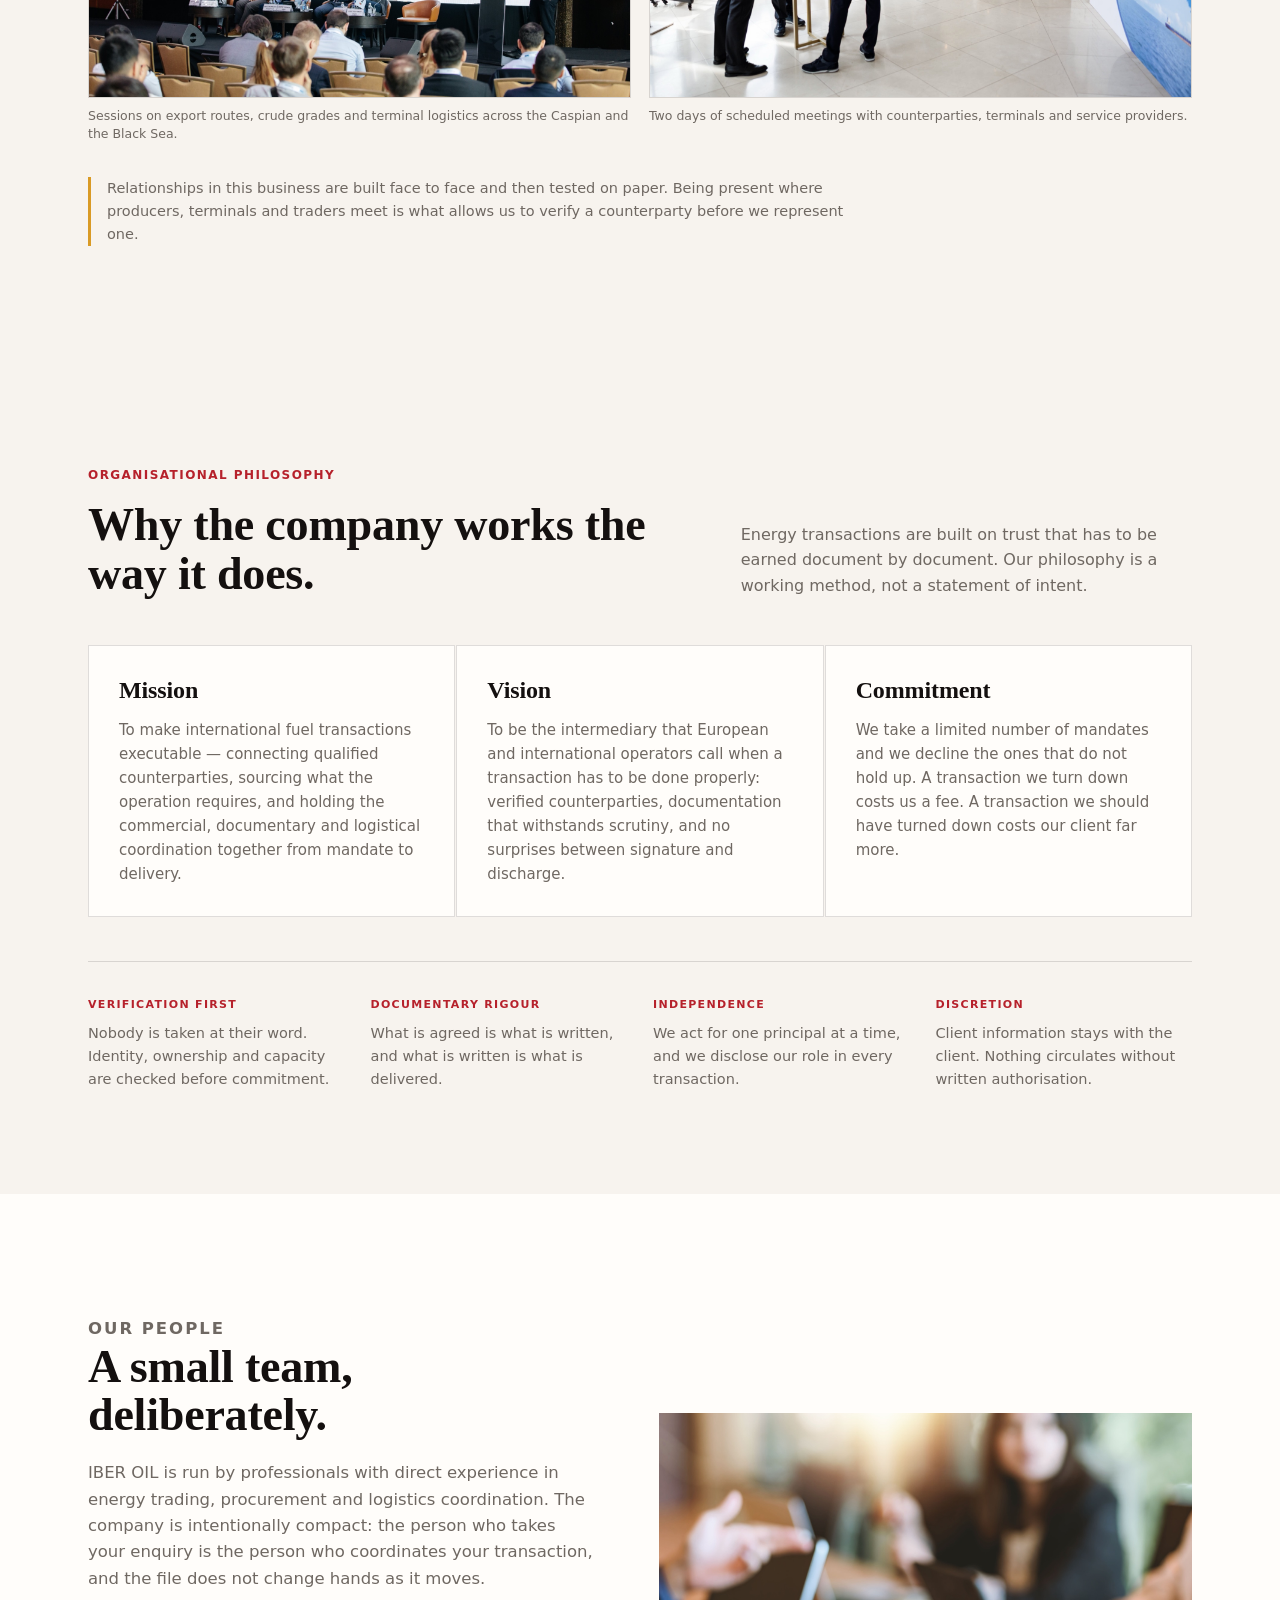
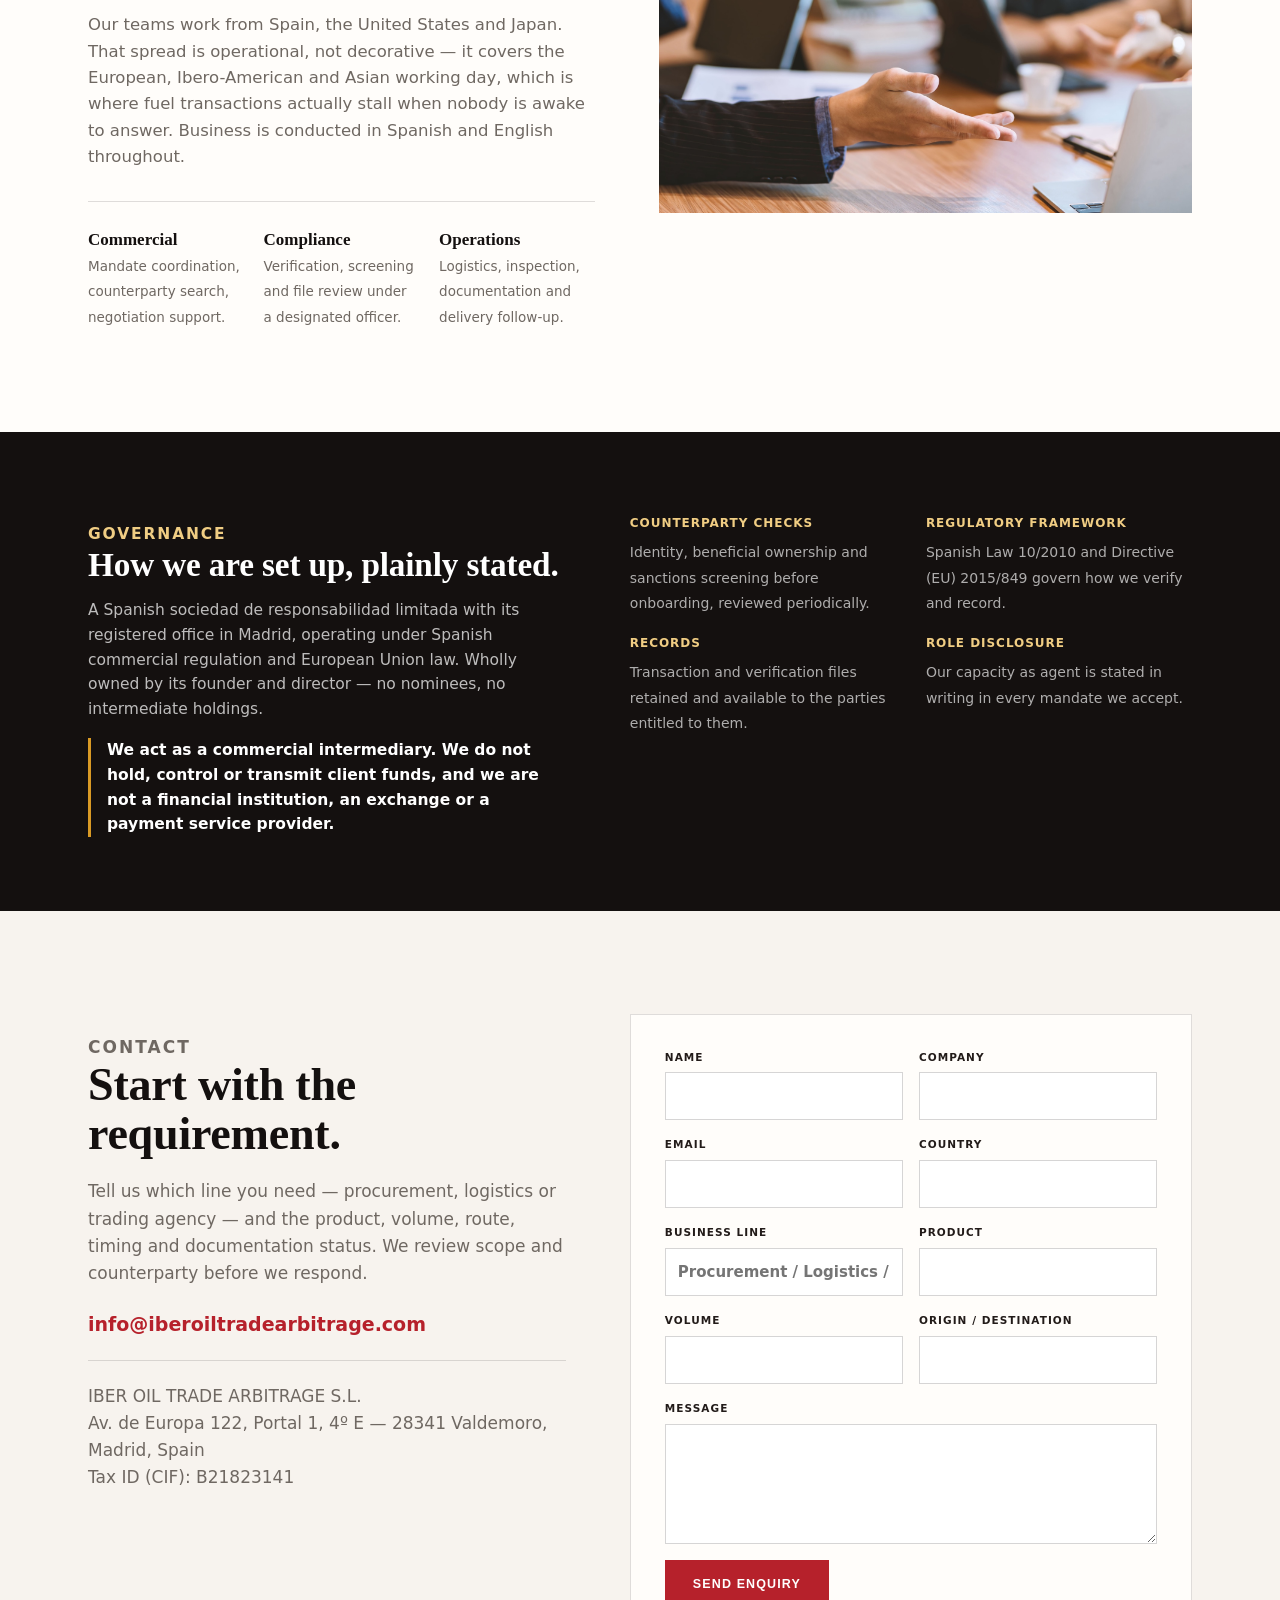
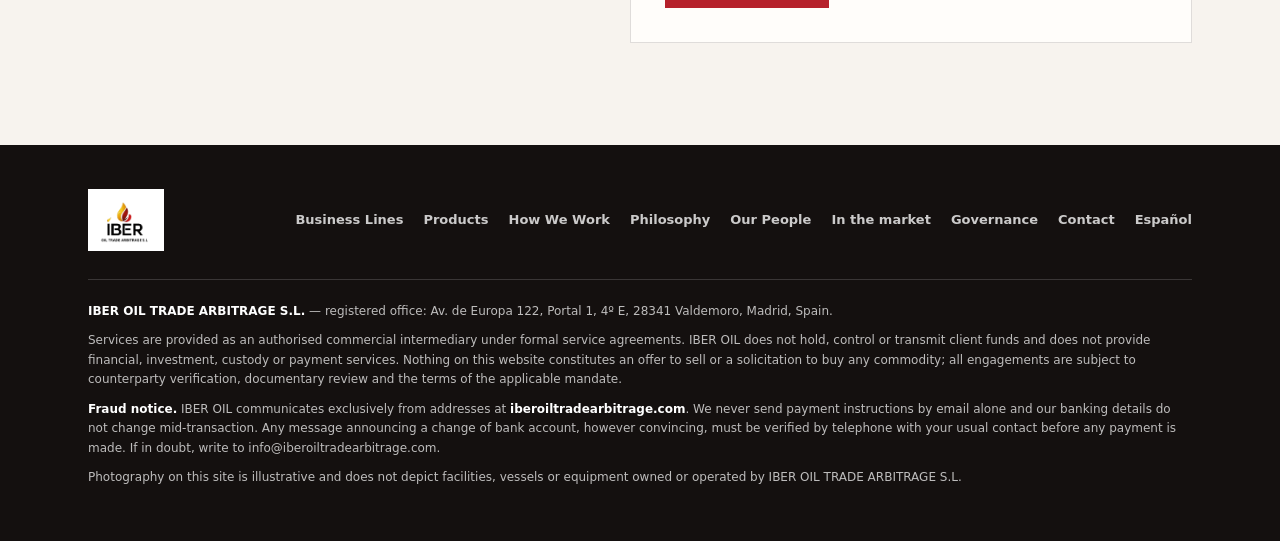
==== commit 024b823c: "Publish a role address for contact and add a fraud notice on payment instructions" ====
--- a/index.html
+++ b/index.html
@@ -10,14 +10,14 @@
     />
     <link rel="alternate" hreflang="es" href="./es.html" />
     <link rel="alternate" hreflang="en" href="./index.html" />
-    <link rel="canonical" href="https://iberoiltradearbitrage.github.io/" />
+    <link rel="canonical" href="https://iberoiltradearbitrage.com/" />
     <meta property="og:type" content="website" />
     <meta property="og:site_name" content="IBER OIL TRADE ARBITRAGE S.L." />
     <meta property="og:title" content="IBER OIL TRADE ARBITRAGE S.L. — Procurement, Logistics Agency &amp; Trading Agency in Oil &amp; Gas" />
     <meta property="og:description" content="Authorised commercial intermediary under formal mandate: procurement, logistics agency services and trading agency for refined fuels and crude cargoes. Madrid, Spain." />
-    <meta property="og:url" content="https://iberoiltradearbitrage.github.io/" />
+    <meta property="og:url" content="https://iberoiltradearbitrage.com/" />
     <meta property="og:locale" content="en_US" />
-    <meta property="og:image" content="https://iberoiltradearbitrage.github.io/assets/hero-tanker-terminal.jpg" />
+    <meta property="og:image" content="https://iberoiltradearbitrage.com/assets/hero-tanker-terminal.jpg" />
     <meta name="twitter:card" content="summary_large_image" />
     <link rel="stylesheet" href="./styles.css" />
     <script type="application/ld+json">
@@ -26,9 +26,9 @@
       "@type": "Organization",
       "name": "IBER OIL TRADE ARBITRAGE S.L.",
       "legalName": "IBER OIL TRADE ARBITRAGE S.L.",
-      "url": "https://iberoiltradearbitrage.github.io/",
-      "logo": "https://iberoiltradearbitrage.github.io/assets/iber-oil-logo.png",
-      "email": "stevensales@iberoiltradearbitrage.com",
+      "url": "https://iberoiltradearbitrage.com/",
+      "logo": "https://iberoiltradearbitrage.com/assets/iber-oil-logo.png",
+      "email": "info@iberoiltradearbitrage.com",
       "vatID": "ESB21823141",
       "taxID": "B21823141",
       "description": "Authorised commercial intermediary for the oil and gas sector: procurement, logistics agency services and trading agency for refined fuels and crude cargoes.",
@@ -469,7 +469,7 @@
               Tell us which line you need — procurement, logistics or trading agency — and the product, volume,
               route, timing and documentation status. We review scope and counterparty before we respond.
             </p>
-            <a class="contact-mail" href="mailto:stevensales@iberoiltradearbitrage.com">stevensales@iberoiltradearbitrage.com</a>
+            <a class="contact-mail" href="mailto:info@iberoiltradearbitrage.com">info@iberoiltradearbitrage.com</a>
             <p class="office">
               IBER OIL TRADE ARBITRAGE S.L.<br />
               Av. de Europa 122, Portal 1, 4º E — 28341 Valdemoro, Madrid, Spain<br />
@@ -513,7 +513,12 @@
               Message
               <textarea name="message" rows="4"></textarea>
             </label>
-            <button type="submit">Send enquiry</button>
+            <label class="hp" aria-hidden="true">
+            Company website
+            <input type="text" name="company_website" tabindex="-1" autocomplete="off" />
+          </label>
+          <input type="hidden" name="lang" value="en" />
+          <button type="submit">Send enquiry</button>
             <p class="form-note" role="status" aria-live="polite"></p>
           </form>
         </div>
@@ -549,6 +554,13 @@
             the applicable mandate.
           </p>
           <p>
+            <strong>Fraud notice.</strong> IBER OIL communicates exclusively from addresses at
+            <strong>iberoiltradearbitrage.com</strong>. We never send payment instructions by email alone and our
+            banking details do not change mid-transaction. Any message announcing a change of bank account, however
+            convincing, must be verified by telephone with your usual contact before any payment is made. If in doubt,
+            write to info@iberoiltradearbitrage.com.
+          </p>
+          <p>
             Photography on this site is illustrative and does not depict facilities, vessels or equipment owned or
             operated by IBER OIL TRADE ARBITRAGE S.L.
           </p>
--- a/styles.css
+++ b/styles.css
@@ -843,6 +843,15 @@
   grid-column: 1 / -1;
 }
 
+/* Bot trap — off-screen, never shown to a visitor, never focusable. */
+.hp {
+  height: 0;
+  left: -9999px;
+  overflow: hidden;
+  position: absolute;
+  width: 0;
+}
+
 input,
 textarea {
   background: var(--white);
